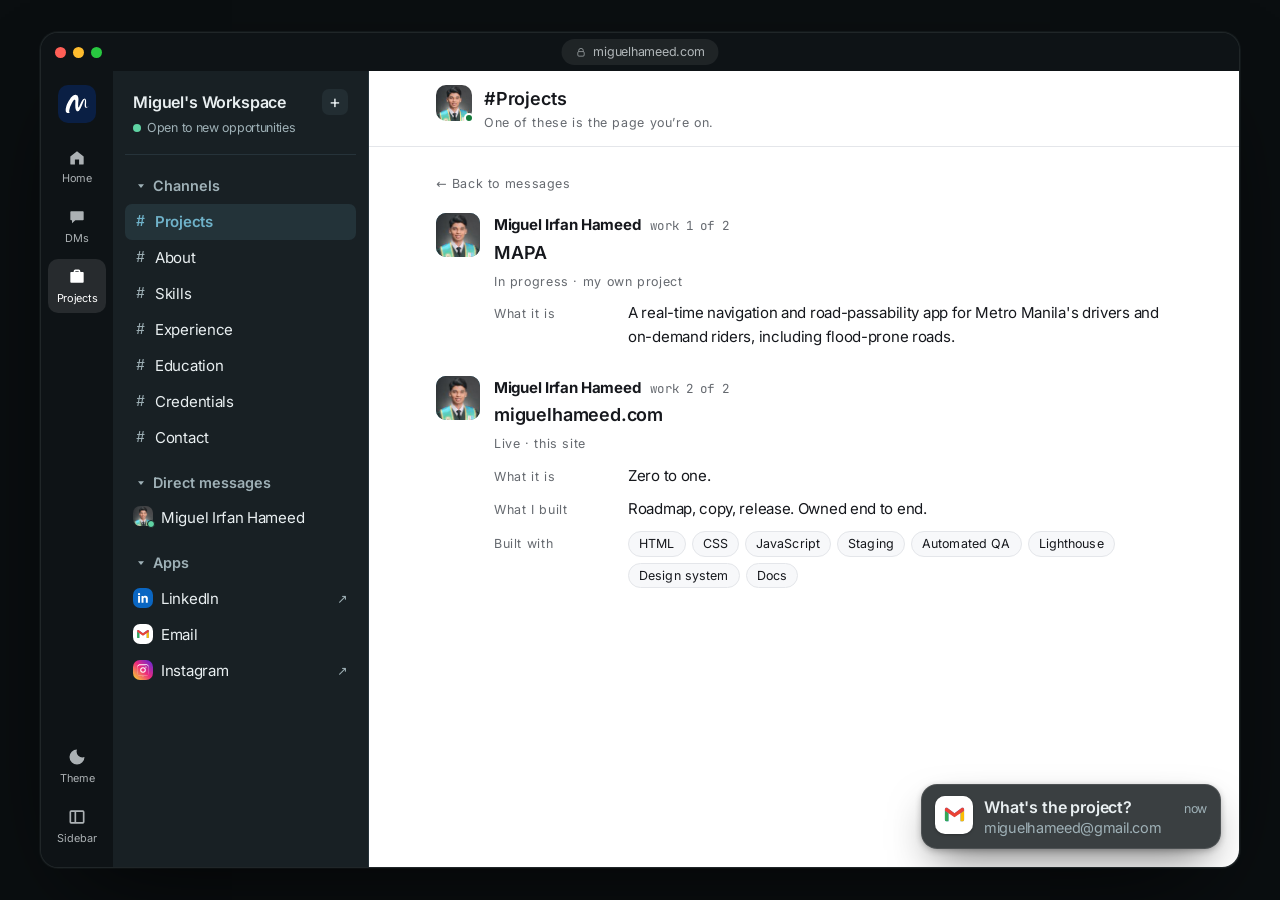
==== projects/index.html @ 62ee4952 "On a phone the top bar shows only what fits: no line cut off with an ellipsis Co-Authored-By: Claude" ====
<!DOCTYPE html>
<html lang="en" data-theme="dark">
<head>
  <meta charset="utf-8" />
  <meta name="robots" content="noindex, nofollow" />
  <meta name="viewport" content="width=device-width, initial-scale=1" />
  <title>Projects — Miguel Irfan Hameed</title>
  <meta name="description" content="Miguel Irfan Hameed's own projects: MAPA, a road-passability app for Metro Manila, and this site." />
  <meta name="theme-color" content="#182024" />
  <link rel="canonical" href="https://miguelhameed.com/projects/" />
  <link rel="icon" href="../favicon.ico" />
  <link rel="apple-touch-icon" href="../images/site/apple-touch-icon.png" />

  <meta property="og:type" content="article" />
  <meta property="og:site_name" content="Miguel Irfan Hameed" />
  <meta property="og:url" content="https://miguelhameed.com/projects/" />
  <meta property="og:title" content="Projects — Miguel Irfan Hameed" />
  <meta property="og:description" content="Miguel Irfan Hameed's own projects: MAPA, a road-passability app for Metro Manila, and this site." />
  <meta property="og:image" content="https://miguelhameed.com/images/site/og-image.png" />
  <meta property="og:image:width" content="1200" />
  <meta property="og:image:height" content="630" />
  <meta property="og:image:alt" content="Miguel Irfan Hameed — Technical Operations Specialist, Quezon City" />
  <meta name="twitter:card" content="summary_large_image" />
  <meta name="twitter:title" content="Projects — Miguel Irfan Hameed" />
  <meta name="twitter:description" content="Miguel Irfan Hameed's own projects: MAPA, a road-passability app for Metro Manila, and this site." />
  <meta name="twitter:image" content="https://miguelhameed.com/images/site/og-image.png" />
  <link rel="preload" href="../fonts/inter-400.woff2" as="font" type="font/woff2" crossorigin />
  <link rel="stylesheet" href="../fonts/fonts.css" />
  <link rel="manifest" href="../site.webmanifest" />
  <script type="application/ld+json">
{
  "@context": "https://schema.org",
  "@type": "Person",
  "name": "Miguel Irfan Hameed",
  "alternateName": "Miguel Hameed",
  "jobTitle": "Technical Operations Specialist",
  "url": "https://miguelhameed.com/",
  "image": "https://miguelhameed.com/images/site/headshot.jpg",
  "email": "mailto:miguelhameed@gmail.com",
  "address": {
    "@type": "PostalAddress",
    "addressLocality": "Quezon City",
    "addressCountry": "PH"
  },
  "sameAs": [
    "https://www.linkedin.com/in/miguelhameed",
    "https://www.instagram.com/miggybop/"
  ],
  "alumniOf": {
    "@type": "CollegeOrUniversity",
    "name": "Far Eastern University \u2013 Manila"
  },
  "knowsAbout": [
    "Technical operations",
    "Workflow design",
    "Process documentation",
    "AI agents",
    "Pipeline management",
    "Marketing operations"
  ]
}
  </script>
  <link rel="stylesheet" href="../styles.css" />
</head>
<body>
  <a class="skip-link" href="#messages">Skip to content</a>

  <div class="desk">
    <div class="app" id="app">
      <div class="app-bar" aria-hidden="true">
        <span class="dots"><i></i><i></i><i></i></span>
        <span class="url-pill">
          <svg class="url-lock" viewBox="0 0 24 24" aria-hidden="true">
            <path d="M7 10V8a5 5 0 0 1 10 0v2" /><rect x="5" y="10" width="14" height="10" rx="2.5" />
          </svg>
          miguelhameed.com
        </span>
      </div>

      <nav class="rail" aria-label="Workspace">
        <a class="rail-mark" href="#intro" aria-label="Miguel's logo, back to the top"><img src="../images/site/logo.svg" alt="" width="38" height="38" /></a>
        <a class="rail-btn is-active" href="#intro" data-rail="home">
          <svg viewBox="0 0 24 24" aria-hidden="true"><path d="M4 11.5 12 5l8 6.5V20a1 1 0 0 1-1 1h-4.5v-6h-5v6H5a1 1 0 0 1-1-1z"/></svg>
          <span>Home</span>
        </a>
        <a class="rail-btn" href="#intro" data-rail="dms">
          <svg viewBox="0 0 24 24" aria-hidden="true"><path d="M5 5h14a1 1 0 0 1 1 1v9a1 1 0 0 1-1 1H10l-4 3.5V16H5a1 1 0 0 1-1-1V6a1 1 0 0 1 1-1z"/></svg>
          <span>DMs</span>
        </a>
        <a class="rail-btn" href="#projects" data-rail="projects">
          <svg viewBox="0 0 24 24" aria-hidden="true"><path d="M8 6V5a2 2 0 0 1 2-2h4a2 2 0 0 1 2 2v1h3a1 1 0 0 1 1 1v11a1 1 0 0 1-1 1H5a1 1 0 0 1-1-1V7a1 1 0 0 1 1-1zm2 0h4V5h-4z"/></svg>
          <span>Projects</span>
        </a>
        <button class="rail-btn theme-btn" type="button" data-theme-toggle aria-label="Theme: switch between slate and ember">
          <svg viewBox="0 0 24 24" aria-hidden="true"><path d="M12 3a9 9 0 1 0 9 9 7 7 0 0 1-9-9z"/></svg>
          <span>Theme</span>
        </button>
        <button class="rail-btn side-toggle" type="button" aria-controls="sidebar" aria-expanded="true" aria-label="Sidebar: hide or show the channel list" data-side-toggle>
          <svg viewBox="0 0 24 24" aria-hidden="true"><path d="M5 4h14a2 2 0 0 1 2 2v12a2 2 0 0 1-2 2H5a2 2 0 0 1-2-2V6a2 2 0 0 1 2-2zm0 2v12h4V6H5zm6 0v12h8V6h-8z"/></svg>
          <span>Sidebar</span>
        </button>
      </nav>

      <aside class="sidebar" id="sidebar" aria-label="Channels">
        <div class="side-head">
          <div class="side-head-row">
            <strong>Miguel's Workspace</strong>
            <a class="side-plus" href="#" data-mail aria-label="Send Miguel an email">+</a>
          </div>
          <span class="side-status"><i></i> Open to new opportunities</span>
        </div>

        <button class="side-label" type="button" aria-expanded="true" aria-controls="channel-list" data-fold><svg class="caret" viewBox="0 0 24 24" aria-hidden="true"><path d="M6 8.5h12l-6 7.5z"/></svg>Channels</button>
        <ul class="side-list" id="channel-list"></ul>

        <button class="side-label" type="button" aria-expanded="true" aria-controls="dm-list" data-fold><svg class="caret" viewBox="0 0 24 24" aria-hidden="true"><path d="M6 8.5h12l-6 7.5z"/></svg>Direct messages</button>
        <ul class="side-list" id="dm-list">
          <li><a class="side-link" href="#intro" data-channel="intro"><span class="side-avatar" data-headshot></span> Miguel Irfan Hameed</a></li>
        </ul>

        <button class="side-label" type="button" aria-expanded="true" aria-controls="app-list" data-fold><svg class="caret" viewBox="0 0 24 24" aria-hidden="true"><path d="M6 8.5h12l-6 7.5z"/></svg>Apps</button>
        <ul class="side-list" id="app-list"></ul>
      </aside>

      <main class="pane" id="messages" tabindex="-1">
        <header class="pane-head">
          <button class="menu-btn" type="button" aria-controls="sidebar" aria-expanded="false" data-menu>
            <svg viewBox="0 0 24 24" aria-hidden="true"><path d="M4 7h16M4 12h16M4 17h16"/></svg>
            <span class="sr-only">Channels</span>
          </button>
          <span data-head-avatar></span>
          <div class="pane-title">
            <p class="pane-h" id="pane-title">Miguel Hameed</p>
            <p id="pane-sub" data-kind="person"><span>Technical Operations Specialist</span><span class="sub-place"> · Quezon City, Philippines</span></p>
          </div>
          <a class="mob-mail" href="#" data-mail aria-label="Email Miguel">
            <svg viewBox="0 0 24 24" aria-hidden="true"><path d="M4 6h16a1 1 0 0 1 1 1v10a1 1 0 0 1-1 1H4a1 1 0 0 1-1-1V7a1 1 0 0 1 1-1zm0 1.6V17h16V7.6l-8 5.2z"/></svg>
          </a>
          <button class="mob-theme" type="button" data-theme-toggle aria-label="Switch between slate and ember">
            <svg viewBox="0 0 24 24" aria-hidden="true"><path d="M12 3a9 9 0 1 0 9 9 7 7 0 0 1-9-9z"/></svg>
          </button>
        </header>

        <h1 class="sr-only">Miguel Hameed — Technical Operations Specialist</h1>
        <div class="feed" id="feed">
          <noscript><p class="noscript">This page needs JavaScript to show its content. You can still reach Miguel at
            <a href="mailto:miguelhameed@gmail.com">miguelhameed@gmail.com</a>.</p></noscript>
          <p class="noscript" id="load-failed" hidden>This page didn’t finish loading.
            <a href="#" onclick="location.reload(); return false">Reload it</a> to try again. You can still reach Miguel at
            <a href="mailto:miguelhameed@gmail.com">miguelhameed@gmail.com</a>.</p>
        </div>
      </main>

      <div class="scrim" data-scrim hidden></div>

      <div class="float-wrap" id="float-btn">
        <a class="float-btn" id="float-link" href="mailto:miguelhameed@gmail.com">What's the project?</a>
        <button class="float-x" id="float-x" type="button" aria-label="Dismiss">
          <svg viewBox="0 0 24 24" aria-hidden="true"><path d="M6 6l12 12M18 6L6 18"/></svg>
        </button>
      </div>
    </div>
  </div>

  <div class="sheet-scrim" id="sheet-scrim" hidden></div>
  <div class="sheet" id="sheet" role="dialog" aria-modal="true" aria-labelledby="sheet-title" hidden>
    <button class="sheet-x" id="sheet-x" type="button" aria-label="Close">
      <svg viewBox="0 0 24 24" aria-hidden="true"><path d="M6 6l12 12M18 6L6 18"/></svg>
    </button>
    <div class="sheet-body" id="sheet-body"></div>
  </div>

  <script src="../content/settings.js"></script>
  <script src="../content/person.js"></script>
  <script src="../content/projects.js"></script>
  <script src="../content/about.js"></script>
  <script src="../content/skills.js"></script>
  <script src="../content/experience.js"></script>
  <script src="../content/education.js"></script>
  <script src="../content/credentials.js"></script>
  <script src="../content/testimonials.js"></script>
  <script src="../content/contact.js"></script>
  <script src="../content/notebook.js"></script>
  <script src="../script.js"></script>
  <script>if (!document.querySelector('#feed .msg')) { var failed = document.getElementById('load-failed'); if (failed) failed.hidden = false; }</script>
</body>
</html>
---- fonts/fonts.css ----
@font-face{font-family:'JetBrains Mono';font-style:normal;font-weight:400 800;font-display:swap;src:url('jetbrainsmono-400.woff2') format('woff2');}

@font-face{font-family:'Inter Fallback';src:local('Segoe UI'),local('Arial');size-adjust:104%;ascent-override:92%;descent-override:24%;line-gap-override:0%;}

@font-face{font-family:'Inter';font-style:normal;font-weight:100 900;font-display:swap;src:url('inter-400.woff2') format('woff2');}
---- styles.css ----
:root,
[data-theme="dark"] {
  --desk: #0a0e10;
  --desk-dot: rgba(200, 220, 228, 0.06);
  --app: #0f1518;
  --app-bar: #11171a;
  --line: #26333a;
  --ink: #e9eff1;
  --muted: #9fb1b7;
  --todo: #ff8f87;
  --todo-soft: rgba(255, 143, 135, 0.14);
  --rail: #0e1316;
  --rail-ink: rgba(233, 239, 241, 0.72);
  --side: #182024;
  --side-hover: #222d32;
  --accent: #6fb2c9;
  --accent-ink: #06131a;
  --accent-soft: rgba(111, 178, 201, 0.13);

  --chrome: #182024;
  --chrome-ink: #e9eff1;
  --chrome-muted: #9fb1b7;
  --chrome-accent: #6fb2c9;
  --good: #5fd3a3;
  --card: #1a2327;
  --scrim: rgba(1, 5, 12, 0.72);
  --shadow: 0 40px 100px -40px rgba(0, 0, 0, 0.85), 0 0 0 1px rgba(200, 225, 235, 0.05);
  color-scheme: dark;
}

[data-theme="burgundy"] {
  --desk: #0d0a09;
  --mark: #8d4536;
  --desk-dot: rgba(255, 225, 218, 0.055);
  --app: #15100f;
  --app-bar: #170f0f;
  --line: #3a2a28;
  --ink: #f3eae8;
  --muted: #bba8a3;
  --todo: #ff9a8e;
  --todo-soft: rgba(255, 154, 142, 0.14);
  --rail: #140e0e;
  --rail-ink: rgba(243, 234, 232, 0.72);
  --side: #241a19;
  --side-hover: #302321;
  --accent: #d29a8d;
  --accent-ink: #1a0f0d;
  --accent-soft: rgba(210, 154, 141, 0.13);
  --chrome: #241a19;
  --chrome-ink: #f3eae8;
  --chrome-muted: #bba8a3;
  --chrome-accent: #d29a8d;
  --good: #7fd4a6;
  --card: #241b19;
  --scrim: rgba(12, 5, 4, 0.74);
  --shadow: 0 40px 100px -40px rgba(0, 0, 0, 0.85), 0 0 0 1px rgba(255, 225, 218, 0.05);
  color-scheme: dark;
}

[data-theme="burgundy"] .pane {
  --card: #faf7f6;
  --line: #ece4e2;
  --ink: #1b1413;
  --muted: #6b6160;
  --accent: #8d4536;
  --accent-soft: rgba(141, 69, 54, 0.09);
}

:root {
  --sans: -apple-system, BlinkMacSystemFont, 'Inter', 'Inter Fallback', system-ui, 'Segoe UI', sans-serif;

  --track-display: -0.01em;
  --track-lede: -0.015em;
  --track-head: -0.01em;
  --track-body: -0.02em;
  --track-caps: 0.05em;
  --display: var(--sans);
  --mono: 'JetBrains Mono', ui-monospace, 'Cascadia Mono', monospace;

  --r-xs: 3px;
  --r-sm: 7px;
  --r-md: 10px;
  --r-lg: 14px;
  --r-xl: 18px;
  --r-pill: 999px;

  --t-xs: 0.68rem;
  --t-sm: 0.78rem;
  --t-md: 0.9rem;
  --t-base: 1rem;
  --t-lg: 1.12rem;
  --t-xl: 1.3rem;
  --ease: cubic-bezier(0.22, 1, 0.36, 1);
}

*, *::before, *::after { box-sizing: border-box; margin: 0; padding: 0; }

html { -webkit-text-size-adjust: 100%; }

body {
  font-family: var(--sans);
  font-size: 15px;
  letter-spacing: var(--track-body);
  line-height: 1.55;
  color: var(--ink);
  background-color: var(--desk);

  -webkit-font-smoothing: antialiased;
  transition: background-color 0.3s;
}

a { color: inherit; }
img { display: block; max-width: 100%; }
button { font: inherit; color: inherit; background: none; border: 0; cursor: pointer; }
svg { width: 20px; height: 20px; fill: currentColor; }
.menu-btn svg, .mob-theme svg { fill: none; stroke: currentColor; stroke-width: 1.8; stroke-linecap: round; }
.mob-theme svg { fill: currentColor; stroke: none; }

:focus-visible { outline: 2px solid var(--accent); outline-offset: 2px; border-radius: var(--r-sm); }

.sr-only {
  position: absolute; width: 1px; height: 1px; overflow: hidden;
  clip: rect(0 0 0 0); white-space: nowrap;
}

@media (min-width: 768px) {
  .view-heading {
    position: absolute; width: 1px; height: 1px; overflow: hidden;
    clip: rect(0 0 0 0); white-space: nowrap;
  }
}

.skip-link {
  position: fixed; left: 16px; top: -60px; z-index: 50;
  background: var(--accent); color: var(--accent-ink);
  padding: 10px 14px; border-radius: var(--r-sm); text-decoration: none; font-weight: 600;
}
.skip-link:focus { top: 12px; }
.noscript { padding: 24px; max-width: 60ch; }
.noscript a { color: var(--accent); }

.mono { font-family: var(--mono); font-size: var(--t-sm); letter-spacing: 0.01em; }

.label, .divider-sub, .proof-kind, .tl-dates, .where,
.empty-note, .todo-tag, .ext, .end, .tab-count, #pane-sub, .contact-list .label,
.earlier-head {
  font-family: var(--sans); font-size: var(--t-sm); letter-spacing: var(--track-caps); color: var(--muted);
}

.divider-dash { color: var(--muted); opacity: 0.7; margin-right: 2px; }
.proof-kind { text-transform: uppercase; }

.desk {
  min-height: 100vh;
  display: grid;
  place-items: center;
  padding: 32px;
}

.app {
  position: relative;
  width: 100%;
  max-width: 1200px;
  height: calc(100vh - 64px);
  min-height: 560px;
  display: grid;
  grid-template-columns: 72px 256px 1fr;
  grid-template-rows: 38px 1fr;
  grid-template-areas:
    "bar bar bar"
    "rail side pane";
  background: var(--app);

  border: 1px solid rgba(255, 255, 255, 0.07);
  border-radius: var(--r-xl);
  box-shadow: var(--shadow);
  overflow: hidden;
}

.app-bar {
  grid-area: bar;
  position: relative;
  display: flex;
  align-items: center;
  gap: 14px;
  padding: 0 14px;
  background: var(--rail);
  color: var(--rail-ink);
}
.dots { display: inline-flex; gap: 7px; }
.dots i { width: 11px; height: 11px; border-radius: 50%; }

.dots i:nth-child(1) { background: #ff5f57; }
.dots i:nth-child(2) { background: #febc2e; }
.dots i:nth-child(3) { background: #28c840; }

.url-pill {
  position: absolute; left: 50%; transform: translateX(-50%);
  display: inline-flex; align-items: center; gap: 7px;
  max-width: 46%; padding: 3px 14px;
  border-radius: var(--r-pill);
  background: rgba(255, 255, 255, 0.07);
  font-size: var(--t-sm); letter-spacing: var(--track-body);
  color: var(--rail-ink);
  white-space: nowrap; overflow: hidden; text-overflow: ellipsis;
}
.url-lock { width: 11px; height: 11px; flex: none; fill: none; stroke: currentColor; stroke-width: 2; opacity: 0.75; }

.rail {
  grid-area: rail;
  background: var(--rail);
  color: var(--rail-ink);
  display: flex;
  flex-direction: column;
  align-items: center;
  gap: 6px;
  padding: 14px 0;
}

.rail-mark {
  display: grid; place-items: center;
  width: 38px; height: 38px; margin-bottom: 10px;
  border-radius: var(--r-md);
  background: #0a1f44;
  color: #fff;
  text-decoration: none;
  overflow: hidden;
}
.rail-mark img { width: 72%; height: 72%; object-fit: contain; }

.rail-btn {
  display: flex; flex-direction: column; align-items: center; gap: 3px;
  width: 58px; padding: 8px 0 6px;
  border-radius: var(--r-md);
  font-size: var(--t-xs); font-weight: 400;
  text-decoration: none;
  transition: background 0.2s, color 0.2s;
}
.rail-btn:hover, .rail-btn.is-active { background: rgba(255, 255, 255, 0.1); color: #fff; }
.theme-btn { margin-top: auto; }

.app { transition: grid-template-columns 0.25s var(--ease), max-width 0.25s var(--ease); }
@media (min-width: 1024px) {

  .app.side-hidden { grid-template-columns: 72px 0 1fr; max-width: 944px; }
  .app.side-hidden .sidebar { visibility: hidden; padding: 0; border: 0; }
}
.side-toggle[aria-expanded="false"] { background: rgba(255, 255, 255, 0.1); color: #fff; }

.sidebar {
  grid-area: side;
  background: var(--side);
  border-right: 1px solid var(--line);
  padding: 18px 12px;
  overflow-y: auto;
}

.side-head { padding: 0 8px 16px; border-bottom: 1px solid var(--line); margin-bottom: 14px; }
.side-head strong { font-family: var(--display); font-weight: 600; display: block; font-size: var(--t-base); letter-spacing: var(--track-head); }
.side-status { display: inline-flex; align-items: center; gap: 6px; font-size: var(--t-sm); color: var(--muted); }
.side-status i { width: 8px; height: 8px; border-radius: 50%; background: var(--good); display: inline-block; }

.channel-view { flex: 1; overflow-y: auto; padding: 24px 28px 60px; }

.view-back {
  display: inline-flex; align-items: center; gap: 6px;
  margin: -13px 0 -7px; padding: 13px 0;
  border: 0; background: none;
  color: var(--muted); font-size: var(--t-sm); letter-spacing: var(--track-caps);
}
.view-back:hover { color: var(--accent); }

.pane-tabs { display: flex; gap: 6px; padding: 4px 28px 0; border-bottom: 1px solid var(--line); background: var(--app); }
.pane-tab {
  display: inline-flex; align-items: center; gap: 8px; cursor: pointer;
  padding: 10px 12px 11px; border: 0; border-bottom: 2px solid transparent; background: none;
  color: var(--muted); font: inherit; font-weight: 600; font-size: var(--t-md);
}
.pane-tab svg { width: 17px; height: 17px; fill: none; stroke: currentColor; stroke-width: 1.8; stroke-linecap: round; stroke-linejoin: round; }
.pane-tab:hover { color: var(--ink); }
.pane-tab.is-on { color: var(--ink); border-bottom-color: var(--accent); }
.tab-count { color: var(--muted); font-weight: 400; }
.notebook { flex: 1; overflow-y: auto; padding: 4px 28px 110px; }

.notes { max-width: none; }
.note { display: grid; grid-template-columns: 44px minmax(0, 1fr); gap: 14px; padding: 22px 0; border-bottom: 1px solid var(--line); scroll-margin-top: 12px; }
.note-avatar { width: 44px; height: 44px; border-radius: 50%; object-fit: cover; background: var(--card); }
.note-head { display: flex; align-items: baseline; justify-content: space-between; gap: 12px; }
.note-who { display: flex; flex-wrap: wrap; align-items: baseline; gap: 2px 10px; min-width: 0; }
.note-name { font-weight: 700; color: var(--ink); }
.note-date { color: var(--muted); font-size: var(--t-sm); }
.note-sub { flex: none; color: var(--accent); font-weight: 700; font-size: var(--t-sm); text-decoration: none; padding: 8px 0; margin: -8px 0; }
.note-sub:hover { text-decoration: underline; }
.note-title { font-family: var(--display); font-weight: 700; font-size: var(--t-lg); letter-spacing: var(--track-head); line-height: 1.3; margin: 6px 0 2px; color: var(--ink); }
.note-body p { margin-top: 8px; color: var(--ink); line-height: 1.55; overflow-wrap: anywhere; text-wrap: pretty; }
.note-actions { display: flex; flex-wrap: wrap; gap: 4px 22px; margin-top: 10px; }

.note-act {
  display: inline-flex; align-items: center; gap: 7px; cursor: pointer;
  padding: 8px 0; margin: 0; border: 0; background: none;
  color: var(--muted); font: inherit; font-size: var(--t-sm); text-decoration: none;
}
.note-act:hover { color: var(--accent); }
.note-act svg { width: 17px; height: 17px; flex: none; fill: none; stroke: currentColor; stroke-width: 1.7; stroke-linecap: round; stroke-linejoin: round; }

.hash-tags { display: flex; flex-wrap: wrap; gap: 8px; margin: -6px 0 14px; }

.hash-tag { padding: 3px 10px; border-radius: var(--r-pill); border: 1px solid color-mix(in srgb, var(--accent) 45%, transparent); background: var(--accent-soft); color: var(--accent); font-weight: 400; }
.avatar-live { position: relative; display: inline-flex; flex: none; align-self: start; height: -moz-fit-content; height: fit-content; }
.live-dot {
  position: absolute; right: -2px; bottom: -2px;
  width: 12px; height: 12px; border-radius: 50%;
  background: var(--good); border: 2px solid var(--app);
}
.side-avatar + .live-dot { width: 8px; height: 8px; border-width: 1.5px; border-color: var(--side); }
.head-avatar { width: 36px; height: 36px; border-radius: var(--r-md); font-size: var(--t-sm); }
.head-avatar + .live-dot { width: 10px; height: 10px; }
.side-head-row { display: flex; align-items: center; gap: 8px; }
.side-plus {
  margin-left: auto; display: grid; place-items: center;
  width: 26px; height: 26px; border-radius: var(--r-sm);
  background: var(--side-hover); color: var(--ink);
  font-size: var(--t-lg); line-height: 1; text-decoration: none;
}
.side-plus:hover { background: var(--accent); color: var(--accent-ink); }
.float-text { display: flex; flex-direction: column; line-height: 1.32; text-align: left; flex: 1; min-width: 0; padding-top: 1px; }
.float-sub { font-size: var(--t-md); color: var(--muted); overflow: hidden; text-overflow: ellipsis; white-space: nowrap; }
.side-label {
  display: flex; align-items: center; gap: 4px; width: 100%;
  margin-top: 10px; padding: 6px 8px; border-radius: var(--r-sm);
  font-size: var(--t-md); font-weight: 600; color: var(--muted); text-align: left;
  transition: background 0.15s, color 0.15s;
}
.side-label:hover { background: var(--side-hover); color: var(--ink); }
.side-label .caret { width: 12px; height: 12px; margin: 0 2px; fill: currentColor; transition: transform 0.2s var(--ease); }
.side-label[aria-expanded="false"] .caret { transform: rotate(-90deg); }
.side-list[hidden] { display: none; }

.side-list { list-style: none; }

#channel-list { min-height: 216px; }
#app-list { min-height: 108px; }

@media (max-width: 767px) { .feed { min-height: 100vh; } }

.side-link {
  display: flex; align-items: center; gap: 8px;
  min-height: 36px; padding: 6px 8px;
  border-radius: var(--r-sm);
  text-decoration: none;
  color: var(--ink);
  transition: background 0.15s, color 0.15s;
}
.side-link:hover { background: var(--side-hover); }
.side-link.is-active { background: var(--accent-soft); color: var(--accent); font-weight: 600; }
.side-link .hash { color: var(--muted); font-family: var(--mono); width: 14px; text-align: center; }
.side-link.is-active .hash { color: var(--accent); }
.app-icon { display: grid; place-items: center; width: 20px; height: 20px; border-radius: var(--r-sm); flex: none; }
.app-icon svg { width: 14px; height: 14px; fill: #fff; }
.app-linkedin { background: #0a66c2; }
.app-email { background: #fff; }
.app-instagram { background: linear-gradient(45deg, #f9ce34 5%, #ee2a7b 50%, #6228d7 95%); }
.app-cv { background: #e5484d; }
.app-notes { background: var(--accent); }
.side-link .ext { margin-left: auto; color: var(--muted); font-size: var(--t-sm); }
.side-avatar { width: 20px; height: 20px; border-radius: var(--r-sm); object-fit: cover; }

.pane {
  --app: #ffffff;
  --app-bar: #f4f4f4;
  --card: #f7f8fa;
  --line: #e4e6ea;
  --ink: #16181d;
  --muted: #65696f;
  --accent: #1f5f78;
  --accent-ink: #ffffff;
  --accent-soft: rgba(31, 95, 120, 0.09);
  --good: #137a3a;
  --todo: #c2282f;
  --todo-soft: rgba(194, 40, 47, 0.09);
  color-scheme: light;

  grid-area: pane;
  background: var(--app);

  color: var(--ink);
  display: flex;
  flex-direction: column;
  min-width: 0;
  overflow: hidden;
  outline: none;
}

.pane-head {
  display: flex; align-items: center; gap: 12px;
  padding: 14px 28px;
  border-bottom: 1px solid var(--line);
  background: var(--app);
}
.pane-title .pane-h { font-family: var(--display); color: var(--ink); font-weight: 600; font-size: var(--t-lg); letter-spacing: var(--track-head); }
.pane-title p { color: var(--muted); }
.menu-btn, .mob-theme, .mob-mail { display: none; flex: none; }

.feed {
  scroll-padding-top: 20px;
  flex: 1;
  overflow-y: auto;
  padding: 24px 28px 110px;
  scroll-behavior: smooth;
}

.pane { --col: 46rem; --gutter: max(28px, calc((100% - var(--col)) / 2)); }
.feed, .channel-view, .notebook, .pane-head, .pane-tabs { padding-left: var(--gutter); padding-right: var(--gutter); }

.feed, .channel-view, .notebook, .sidebar { position: relative; }

.day { display: flex; align-items: center; gap: 12px; margin: 4px 0 18px; color: var(--muted); }
.day::before, .day::after { content: ''; flex: 1; height: 1px; background: var(--line); }

.msg {
  display: grid;
  grid-template-columns: 44px minmax(0, 1fr);
  gap: 14px;
  padding: 14px 0;
  animation: rise 0.5s var(--ease) both;
}
.msg-avatar { width: 44px; height: 44px; border-radius: var(--r-md); object-fit: cover; background: var(--accent); }
.avatar-mark { display: inline-grid; place-items: center; flex: none; background: #0a1f44; color: #fff; font-weight: 700; letter-spacing: -0.03em; font-size: var(--t-md); }
.side-avatar.avatar-mark { font-size: var(--t-xs); }
.msg-meta { display: flex; align-items: baseline; gap: 10px; flex-wrap: wrap; margin-bottom: 4px; }
.msg-name { font-weight: 700; }
.msg-time { color: var(--muted); }

.lede { font-family: var(--display); font-size: clamp(1.35rem, 2.4vw, 1.9rem); line-height: 1.22; letter-spacing: var(--track-lede); font-weight: 600; margin: 6px 0 14px; text-wrap: balance; }
.lede .before { color: var(--muted); font-weight: 400; }

.intro-grid { display: grid; grid-template-columns: minmax(0, 1fr); gap: 32px; align-items: start; }
.intro-grid:has(.intro-photo) { grid-template-columns: minmax(0, 1fr) 220px; }
.intro-photo { width: 100%; height: auto; aspect-ratio: 1 / 1; border-radius: var(--r-xl); object-fit: cover; margin-top: 8px; box-shadow: var(--shadow); }
.intro-photo.is-empty {
  display: flex; flex-direction: column; align-items: center; justify-content: center; gap: 8px;
  text-align: center; padding: 16px;
  border: 2px dashed var(--todo); background: var(--todo-soft); color: var(--todo); box-shadow: none;
}
.intro-photo .empty-title { font-weight: 700; font-size: var(--t-lg); line-height: 1.25; }
.intro-photo .empty-note { font-size: var(--t-xs); opacity: 0.9; }

.highlights { list-style: none; display: grid; gap: 6px; margin-bottom: 16px; }
.highlights li { position: relative; padding-left: 18px; }
a.hook, .highlights .hook { color: var(--ink); font-weight: 600; text-decoration: none; }
a.hook { border-bottom: 1px solid var(--line); }
a.hook:hover, a.hook:focus-visible { border-bottom-color: var(--accent); color: var(--accent); }
.highlights li::before { content: ''; position: absolute; left: 2px; top: 0.62em; width: 5px; height: 5px; border-radius: var(--r-xs); background: var(--muted); }

.actions { display: flex; flex-wrap: wrap; gap: 10px; }
.btn {
  display: inline-flex; align-items: center; justify-content: center; gap: 8px;
  min-height: 44px; padding: 10px 18px;
  border-radius: var(--r-md);
  font-weight: 600; text-decoration: none;

  border: 1px solid color-mix(in srgb, var(--accent) 45%, transparent);
  background: var(--app);
  color: var(--accent);
  transition: transform 0.2s var(--ease), background 0.2s, border-color 0.2s;
}
.btn:hover { border-color: var(--accent); }
.btn:active { transform: scale(0.98); }
.btn-primary { background: var(--accent); color: var(--accent-ink); border-color: var(--accent); }
.btn-primary:hover { filter: brightness(1.08); }

.btn-arrow {
  width: 13px; height: 13px; flex: none;
  fill: none; stroke: currentColor; stroke-width: 1.6; stroke-linecap: round; stroke-linejoin: round;
  opacity: 0.8; transition: transform 0.18s var(--ease), opacity 0.18s;
}
.btn:hover .btn-arrow { opacity: 1; transform: translate(1.5px, -1.5px); }

.float-wrap {
  position: absolute;
  right: 18px;
  bottom: 18px;
  width: 300px; max-width: calc(100% - 36px);
  z-index: 30;
  transition: transform 0.2s var(--ease), opacity 0.25s;
}
.float-wrap.is-hidden { opacity: 0; pointer-events: none; transform: translateY(10px); }
.float-btn {
  display: flex; align-items: flex-start; gap: 11px;
  width: 100%;
  padding: 11px 13px;
  border-radius: 16px;

  background: color-mix(in srgb, var(--app) 82%, transparent);
  -webkit-backdrop-filter: blur(26px) saturate(180%);
  backdrop-filter: blur(26px) saturate(180%);
  border: 1px solid rgba(255, 255, 255, 0.10);
  color: var(--ink); font-weight: 400; text-decoration: none;
  box-shadow: 0 18px 44px -14px rgba(0, 0, 0, 0.65), 0 2px 8px -2px rgba(0, 0, 0, 0.4);
  transition: transform 0.2s var(--ease);
}
.float-wrap:hover .float-btn { transform: translateY(-2px); }

.float-app {
  width: 38px; height: 38px; border-radius: 10px; flex: none;
  display: grid; place-items: center; background: #fff;
  box-shadow: inset 0 1px 0 rgba(255, 255, 255, 0.5), 0 1px 3px rgba(0, 0, 0, 0.3);
}
.float-app svg { width: 23px; height: 23px; }
.float-btn strong { font-weight: 600; font-size: var(--t-base); letter-spacing: var(--track-head); }
.float-when { flex: none; font-size: var(--t-sm); color: var(--muted); padding-top: 3px; }
.float-x {
  position: absolute; top: -7px; left: -7px;
  width: 24px; height: 24px; border-radius: 50%; border: 0; padding: 0;
  display: grid; place-items: center; cursor: pointer;
  background: rgba(72, 78, 88, 0.92); color: #e9eef7;
  -webkit-backdrop-filter: blur(8px); backdrop-filter: blur(8px);
  box-shadow: 0 2px 6px rgba(0, 0, 0, 0.45);
  opacity: 0; transform: scale(0.8);
  transition: opacity 0.12s ease, transform 0.12s ease;
}
.float-wrap:hover .float-x, .float-x:focus-visible { opacity: 1; transform: scale(1); }
.float-x svg { width: 13px; height: 13px; fill: none; stroke: currentColor; stroke-width: 2.4; stroke-linecap: round; }

@media (hover: none) {
  .float-x { opacity: 1; transform: scale(1); }
}

.actions { margin-bottom: 20px; }
.pane-title { min-width: 0; }
.pane-title p { white-space: nowrap; overflow: hidden; text-overflow: ellipsis; }

.scrim { display: none; }

.channel-divider { margin-top: 26px; font-family: var(--display);
  display: flex; align-items: baseline; flex-wrap: wrap; gap: 4px 10px;
  margin: 44px 0 6px; padding-bottom: 10px;
  border-bottom: 1px solid var(--line);
  font-size: var(--t-lg); letter-spacing: -0.01em;
  scroll-margin-top: 16px;
}
.channel-divider .hash { color: var(--muted); margin-right: -4px; }
.divider-sub { color: var(--muted); font-weight: 400; }
.day { scroll-margin-top: 16px; }

.section-lede { font-size: var(--t-base); margin-bottom: 12px; }

.todo { border-bottom: 1px dashed var(--todo); color: var(--todo); }
.todo-tag {
  display: inline-block; margin-left: 6px; padding: 0 6px;
  border-radius: var(--r-xs); font-size: var(--t-xs); vertical-align: 2px;
  background: var(--todo-soft); color: var(--todo);
}

.spec-line { color: var(--ink); }
.spec-of { color: var(--muted); }

.spec-chips { display: flex; flex-wrap: wrap; gap: 6px; padding-top: 1px; }
.spec-chip { padding: 2px 10px; border-radius: var(--r-pill); border: 1px solid var(--line); background: var(--card); color: var(--ink); font-size: var(--t-sm); letter-spacing: 0.01em; white-space: nowrap; }
.work-title { font-family: var(--display); font-weight: 600; font-size: var(--t-lg); letter-spacing: var(--track-head); line-height: 1.3; margin: 2px 0 8px; }
.work-pending { margin: -4px 0 14px; font-size: var(--t-md); }

.shots { display: flex; flex-wrap: wrap; gap: 10px; margin-top: 14px; }
.shot {
  display: block; padding: 0; overflow: hidden; cursor: zoom-in;
  border: 1px solid var(--line); border-radius: var(--r-md); background: var(--card);
  transition: border-color 0.15s var(--ease);
}
.shot:hover { border-color: var(--accent); }
.shot img { height: 168px; width: auto; max-width: 100%; object-fit: contain; }

.proj-strip { margin: 30px 0 10px; }
.proj-head {
  display: flex; align-items: baseline; justify-content: space-between; gap: 12px;
  padding-bottom: 10px; margin-bottom: 16px; border-bottom: 1px solid var(--line);
}
.proj-heading { font-family: var(--display); font-size: var(--t-lg); font-weight: 600; letter-spacing: var(--track-head); }

.proj-all { padding: 12px 0; margin: -12px 0; font-size: var(--t-sm); color: var(--muted); text-decoration: none; white-space: nowrap; }
.proj-all:hover { color: var(--accent); }

.proj-cards {
  list-style: none; display: grid; gap: 22px 12px;
  grid-template-columns: repeat(auto-fill, minmax(max(220px, calc((100% - 24px) / 3)), 1fr));
}
.proj-card { display: block; text-decoration: none; color: var(--ink); border-radius: var(--r-lg); }

.proj-thumb {
  display: grid; place-items: center; aspect-ratio: 3 / 2; overflow: hidden;
  border: 1px solid var(--line); border-radius: var(--r-lg); background: var(--card);
  transition: border-color 0.15s var(--ease);
}
.proj-thumb img { width: 100%; height: 100%; object-fit: contain; }
.proj-thumb img.is-fill { object-fit: cover; }

.proj-thumb.is-name {
  padding: 0 12px; text-align: center; color: var(--accent);
  font-family: var(--display); font-size: var(--t-xl); font-weight: 600; letter-spacing: var(--track-head);
}
.proj-card:hover .proj-thumb { border-color: var(--accent); }
.proj-card:hover .proj-name { color: var(--accent); }
.proj-name { display: block; margin-top: 10px; font-size: var(--t-base); font-weight: 600; letter-spacing: var(--track-head); }
.proj-meta { display: block; margin-top: 1px; font-size: var(--t-sm); letter-spacing: var(--track-caps); color: var(--muted); }

.channel-view .msg { scroll-margin-top: 12px; }

.timeline { list-style: none; display: grid; gap: 0; }

.timeline li {
  display: grid; grid-template-columns: minmax(0, 1.4fr) minmax(0, 1fr) 14.5rem; gap: 4px 20px;
  padding: 16px 0; border-bottom: 1px solid var(--line); align-items: baseline;
}
.timeline li:first-child { border-top: 1px solid var(--line); }

@media (min-width: 768px) and (max-width: 1179px) {
  .timeline li { grid-template-columns: minmax(0, 1fr) auto; grid-template-areas: "role dates" "org org"; }
  .tl-role { grid-area: role; }
  .tl-org { grid-area: org; }
  .tl-dates { grid-area: dates; }
}

.tl-role { min-width: 0; }
.tl-role strong { font-weight: 600; }
.tl-org { color: var(--muted); font-size: var(--t-md); }
.tl-dates { text-align: right; white-space: nowrap; }
.tl-dates { color: var(--muted); }
.org { font-weight: 400; }
.role-head { display: grid; grid-template-columns: 48px minmax(0, 1fr); gap: 14px; align-items: center; margin-bottom: 4px; }

.role-head-multi { align-items: start; grid-template-columns: 56px minmax(0, 1fr); }
.role-head-multi .org-logo { width: 56px; height: 56px; margin-top: 1px; }
.role-head .where { margin-bottom: 0; }
.org-logo { width: 48px; height: 48px; border-radius: var(--r-md); background: #fff; object-fit: contain; border: 1px solid var(--line); }
.org-initials { display: grid; place-items: center; background: var(--accent-soft); color: var(--accent); font-weight: 700; font-size: var(--t-base); letter-spacing: -0.02em; }
.role-head + .points { margin-top: 10px; }
.where { color: var(--muted); margin: 2px 0 10px; }
.points { list-style: none; display: grid; gap: 6px; }
.points li { position: relative; padding-left: 18px; }
.points li::before { content: ''; position: absolute; left: 2px; top: 0.62em; width: 5px; height: 5px; border-radius: var(--r-xs); background: var(--muted); }

.role-earlier { margin-top: 14px; padding-left: 14px; border-left: 1px solid var(--line); }
.earlier-head { margin-bottom: 10px; }
.role-earlier .earlier-head strong { color: var(--ink); font-weight: 600; letter-spacing: normal; }
.role-earlier .points { color: var(--muted); }

.certs { list-style: none; display: grid; gap: 8px; }

.cert-head { display: grid; grid-template-columns: minmax(0, 1fr) 8.5rem; gap: 2px 18px; align-items: baseline; }
.cert-title { font-size: var(--t-sm); font-weight: 500; font-style: italic; }

.cert-open { text-align: left; color: var(--accent); padding: 8px 0; margin: -8px 0; }
.cert-open:hover { text-decoration: underline; text-underline-offset: 3px; }
.cert-date { font-style: italic; color: var(--muted); font-size: var(--t-sm); white-space: nowrap; text-align: right; }

.skill-rows { list-style: none; display: grid; gap: 0; }
.skill-rows li {

  display: grid; grid-template-columns: 7.5rem minmax(0, 1fr); gap: 4px 14px;
  padding: 16px 0; border-bottom: 1px solid var(--line);
}
.skill-rows li:first-child { border-top: 1px solid var(--line); }

.cred-rows { list-style: none; }
.cred-rows li { border-bottom: 1px solid var(--line); }
.cred-rows li:first-child { border-top: 1px solid var(--line); }
.cred-row {
  display: grid; grid-template-columns: 7.5rem minmax(0, 1fr) auto; gap: 4px 14px;
  align-items: center; width: 100%; padding: 16px 0; text-align: left;
  background: none; border: 0; color: inherit;
}
.cred-mark { display: grid; place-items: center; }
.cred-mark img { width: auto; max-width: 100%; max-height: 54px; object-fit: contain; }
.cred-body { display: grid; gap: 2px; min-width: 0; }
.cred-kind { display: block; }
.cred-title { font-size: var(--t-base); font-weight: 600; }
.cred-topic { color: var(--muted); }
.cred-cue { color: var(--muted); font-size: var(--t-sm); letter-spacing: var(--track-caps); white-space: nowrap; }
.cred-row.is-link:hover .cred-title { color: var(--accent); }
.cred-row.is-link:hover .cred-cue { color: var(--accent); }

.skill-group-name { font-size: var(--t-base); font-weight: 600; letter-spacing: var(--track-head); color: var(--ink); }
.skill-body { min-width: 0; }
.skill-does { color: var(--ink); line-height: 1.55; }
.skill-does .sep { color: var(--muted); opacity: 0.5; padding: 0 2px; }
.skill-tools { margin-top: 6px; color: var(--muted); font-size: var(--t-sm); }
.skill-tools .label { margin-right: 8px; }

.role-head-school .where { font-style: italic; }
.honours li { font-style: italic; }
.school-note { color: var(--muted); margin-bottom: 10px; }
.school-note strong { color: var(--ink); }
.school-line { display: grid; grid-template-columns: 7.5rem minmax(0, 1fr); gap: 4px 14px; margin-top: 10px; align-items: baseline; }
.school-line .label { padding-top: 0.1em; }
.honours { list-style: none; display: grid; gap: 4px; }

.proof-kind { color: var(--accent); font-size: var(--t-xs); }

body.sheet-open { overflow: hidden; }
.sheet-scrim { position: fixed; inset: 0; z-index: 60; background: var(--scrim); -webkit-backdrop-filter: blur(3px); backdrop-filter: blur(3px); animation: scrim-in 0.18s ease-out; }
.sheet {
  position: fixed; z-index: 61; top: 50%; left: 50%; transform: translate(-50%, -50%);
  width: min(560px, calc(100vw - 96px)); max-height: calc(100vh - 136px); overflow: auto;
  padding: 28px; border-radius: var(--r-xl);
  background: var(--app); border: 1px solid var(--line); color: var(--ink);
  box-shadow: 0 40px 100px -30px rgba(0, 0, 0, 0.8);
  animation: sheet-in 0.2s var(--ease);
}
@keyframes scrim-in { from { opacity: 0; } }
@keyframes sheet-in { from { opacity: 0; transform: translate(-50%, calc(-50% + 10px)); } }
@keyframes sheet-up { from { opacity: 0; transform: translateY(28px); } }

.sheet-x {
  position: sticky; top: -14px; z-index: 1; margin: -14px -14px -20px auto;
  width: 34px; height: 34px;
  display: grid; place-items: center; cursor: pointer;
  border: 1px solid var(--line); border-radius: 50%; padding: 0;
  background: var(--card); color: var(--muted);
}
.sheet-x:hover { color: var(--ink); border-color: var(--accent); }
.sheet-x svg { width: 15px; height: 15px; fill: none; stroke: currentColor; stroke-width: 2.2; stroke-linecap: round; }
.sheet-head { padding-right: 40px; }
.sheet-title { font-size: var(--t-xl); letter-spacing: var(--track-head); margin: 4px 0 16px; }

.sheet-image { display: block; width: auto; max-width: 100%; height: auto; margin: 0 auto; border-radius: var(--r-lg); border: 1px solid var(--line); background: #fff; }
.sheet-meta { display: flex; flex-wrap: wrap; gap: 8px 28px; margin: 18px 0 4px; }
.sheet-meta dt { margin-bottom: 2px; }
.sheet-meta dd { margin: 0; font-weight: 600; }
.sheet-para { margin-top: 14px; color: var(--muted); line-height: 1.6; }
.sheet-cta { margin-top: 20px; display: inline-flex; }

.sheet[data-layout="picture"] { width: fit-content; min-width: min(420px, calc(100vw - 96px)); max-width: min(920px, calc(100vw - 112px)); }
.sheet[data-layout="picture"] .sheet-image { max-height: calc(100vh - 136px - 230px); }
.sheet[data-layout="picture"] .sheet-para { max-width: 62ch; }

@media (min-width: 900px) {
  .sheet[data-layout="split"] { width: min(1040px, calc(100vw - 112px)); }
  .sheet[data-layout="split"] .sheet-body {
    display: grid; grid-template-columns: minmax(0, 1.3fr) minmax(0, 1fr); grid-template-rows: auto 1fr;
    grid-template-areas: "media head" "media rest"; column-gap: 32px;
  }
  .sheet[data-layout="split"] .sheet-head { grid-area: head; }
  .sheet[data-layout="split"] .sheet-media { grid-area: media; align-self: center; }
  .sheet[data-layout="split"] .sheet-rest { grid-area: rest; }
  .sheet[data-layout="split"] .sheet-image { width: 100%; }
  .sheet[data-layout="split"] .sheet-meta { margin-top: 2px; }
}

@media (max-width: 899px) {
  .sheet[data-layout="split"] .sheet-image { max-height: 50vh; }
}

@media (max-width: 767px) {
  .sheet, .sheet[data-layout="picture"] {
    top: auto; bottom: 0; left: 0; transform: none;
    width: 100%; min-width: 0; max-width: none; max-height: 88vh; max-height: 88dvh;
    padding: 22px 18px calc(22px + env(safe-area-inset-bottom, 0px));
    border-radius: 20px 20px 0 0; border-width: 1px 0 0;
    animation-name: sheet-up;
  }

  .sheet-x { top: -10px; width: 40px; height: 40px; margin: -10px -6px -30px auto; }
  .sheet-title { margin-bottom: 12px; }
  .sheet-image, .sheet[data-layout="picture"] .sheet-image, .sheet[data-layout="split"] .sheet-image { width: auto; max-width: 100%; max-height: 46vh; }
  .sheet-meta { gap: 8px 20px; margin-top: 16px; }
}

.initials { display: grid; place-items: center; color: var(--accent-ink); font-weight: 700; font-size: var(--t-md); }
.quote { font-size: var(--t-base); }

.about-text { font-size: var(--t-base); margin-bottom: 14px; text-wrap: pretty; }

.motto {
  font-size: clamp(1.25rem, 2.2vw, 1.6rem); font-weight: 600; font-style: italic;
  letter-spacing: var(--track-head); line-height: 1.3;
  padding-left: 16px; border-left: 3px solid var(--accent);
  margin: 16px 0 0;
}

.contact-list { list-style: none; display: grid; gap: 0; margin-bottom: 18px; border-top: 1px solid var(--line); }
.contact-list li { display: grid; grid-template-columns: 90px minmax(0, 1fr); gap: 12px; align-items: center; padding: 12px 0; border-bottom: 1px solid var(--line); }
.contact-list .mono { color: var(--muted); }
.contact-list a { display: inline-block; padding: 10px 0; margin: -10px 0; color: var(--accent); font-weight: 600; text-decoration: none; overflow-wrap: anywhere; }
.contact-list a:hover { text-decoration: underline; }
.end { text-align: center; color: var(--muted); margin: 40px 0 0; }

.reveal { opacity: 0; transform: translateY(14px); transition: opacity 0.55s var(--ease), transform 0.55s var(--ease); animation: none; }
.reveal.in { opacity: 1; transform: none; }

@keyframes rise {
  from { opacity: 0; transform: translateY(10px); }
  to { opacity: 1; transform: none; }
}

@media (max-width: 1023px) {
  .intro-grid:has(.intro-photo) { grid-template-columns: minmax(0, 1fr) 170px; }
  .intro-grid { gap: 24px; }
  .desk { padding: 20px; }
  .app { height: calc(100vh - 40px); }

  .app { grid-template-columns: 72px 216px 1fr; }
}
@media (max-width: 899px) {
  .app { grid-template-columns: 232px 1fr; grid-template-areas: "bar bar" "side pane"; }
  .rail { display: none; }
  .mob-theme { display: grid; place-items: center; width: 44px; height: 44px; margin-left: auto; border-radius: var(--r-md); color: var(--muted); }
}

@media (max-width: 767px) {
  .timeline li { grid-template-columns: 1fr; gap: 2px; }

  .skill-rows li { grid-template-columns: 1fr; gap: 6px; }
  .cred-row { grid-template-columns: 1fr; gap: 8px; }
  .cred-mark { justify-items: start; }
  .cred-mark img { max-height: 44px; }
  .school-line { grid-template-columns: 1fr; gap: 2px; }
  .cert-head { grid-template-columns: 1fr; }
  .tl-dates { text-align: left; }

  .proj-cards { grid-template-columns: repeat(2, minmax(0, 1fr)); gap: 16px 10px; }
  .proj-thumb.is-name { font-size: var(--t-lg); }
  .channel-view .msg { scroll-margin-top: 76px; }
  .view-back { margin-left: 0; }
  .role-head { grid-template-columns: 36px minmax(0, 1fr); gap: 10px; align-items: start; }
  .role-head-multi { grid-template-columns: 44px minmax(0, 1fr); }
  .role-head-multi .org-logo { width: 44px; height: 44px; }
  .timeline li { grid-template-columns: 1fr; }
  .org-logo { width: 36px; height: 36px; border-radius: var(--r-md); }
  .org-initials { font-size: var(--t-sm); }
  .intro-grid { grid-template-columns: 1fr; gap: 0; }
  .intro-photo { order: -1; width: 104px; margin: 4px 0 10px; border-radius: var(--r-lg); }
  .intro-photo .empty-title { font-size: var(--t-sm); }
  .intro-photo .empty-note { display: none; }
  body { background-image: none; background-color: var(--app); }
  .desk { display: block; padding: 0; }
  .app {
    display: block; height: auto; min-height: 100vh;
    border: 0; border-radius: 0; box-shadow: none; overflow: visible;
  }
  .app-bar { display: none; }

  .pane { overflow: visible; }
  .avatar-live:has(.head-avatar) { display: none; }

  .pane-head {
    position: sticky; top: 0; z-index: 20;
    padding: 10px 12px;
    background: var(--chrome);
    color: var(--chrome-ink);
    border-bottom-color: rgba(255, 255, 255, 0.09);
  }
  .pane-head .pane-h { color: var(--chrome-ink); }
  .pane-head #pane-sub { color: var(--chrome-muted); }

  .pane-head #pane-sub[data-kind="channel"] { display: none; }
  .pane-head #pane-sub .sub-place { display: none; }
  .channel-view .view-heading { margin-top: 14px; }

  .pane-head { min-height: 68px; }
  .pane-head .menu-btn,
  .pane-head .mob-mail,
  .pane-head .mob-theme { color: var(--chrome-accent); }
  .pane-head .menu-btn:active,
  .pane-head .mob-mail:active,
  .pane-head .mob-theme:active { background: rgba(255, 255, 255, 0.10); }
  .menu-btn { display: grid; place-items: center; width: 44px; height: 44px; border-radius: var(--r-md); }
  .feed { overflow: visible; padding: 16px 16px 96px; }

  .pane-tabs { padding: 2px 16px 0; }
  .notebook { overflow: visible; padding: 0 16px 96px; }
  .note { grid-template-columns: 40px minmax(0, 1fr); gap: 12px; padding: 18px 0; scroll-margin-top: 76px; }
  .note-avatar { width: 40px; height: 40px; }

  .msg { grid-template-columns: 38px minmax(0, 1fr); gap: 12px; }
  .channel-divider, .day { scroll-margin-top: 72px; }
  .contact-list li { grid-template-columns: 1fr; gap: 2px; }
  .shot img { height: 132px; }
  .msg-avatar { width: 38px; height: 38px; }
  .lede { font-family: var(--display); font-size: var(--t-xl); margin-bottom: 12px; }
  .actions .btn { flex: 1 1 auto; }

  .sidebar {
    position: fixed; inset: 0 auto 0 0; z-index: 40;
    width: min(84vw, 320px);
    transform: translateX(-102%);
    visibility: hidden;
    transition: transform 0.3s var(--ease), visibility 0s linear 0.3s;
    padding-top: 22px;
  }
  .app.menu-open .sidebar {
    transform: none;
    visibility: visible;
    box-shadow: 0 0 60px rgba(0, 0, 0, 0.3);
    transition: transform 0.3s var(--ease), visibility 0s;
  }
  .scrim { display: block; position: fixed; inset: 0; z-index: 35; background: rgba(6, 10, 23, 0.45); }
  .scrim[hidden] { display: none; }

  .float-wrap { display: none; }
  .mob-mail { display: grid; place-items: center; width: 44px; height: 44px; margin-left: auto; border-radius: var(--r-md); color: var(--accent); }
  .mob-mail + .mob-theme { margin-left: 0; }
}

@media (max-width: 400px) {
  .pane-head { gap: 6px; padding-left: 8px; padding-right: 8px; }
}
@media (max-width: 370px) {
  .pane-head #pane-sub { font-size: 0.725rem; }
}
@media (max-width: 355px) {
  .pane-head #pane-sub { display: none; }
}
@media (max-width: 340px) {
  .pane-title .pane-h { font-size: 0.95rem; }
}

.feed, .channel-view, .notebook { outline: none; }

@media (prefers-reduced-motion: reduce) {
  *, *::before, *::after { animation: none !important; transition: none !important; scroll-behavior: auto !important; }
  .reveal { opacity: 1; transform: none; }
}

* { scrollbar-width: thin; scrollbar-color: rgba(255, 255, 255, 0.22) transparent; }
.pane, .pane * { scrollbar-color: rgba(0, 0, 0, 0.22) transparent; }

::-webkit-scrollbar { width: 12px; height: 12px; }
::-webkit-scrollbar-track { background: transparent; }
::-webkit-scrollbar-corner { background: transparent; }
::-webkit-scrollbar-thumb {
  background: rgba(255, 255, 255, 0.20);
  border-radius: var(--r-pill);
  border: 3.5px solid transparent;
  background-clip: content-box;
}
::-webkit-scrollbar-thumb:hover { background: rgba(255, 255, 255, 0.34); background-clip: content-box; }
.pane ::-webkit-scrollbar-thumb, .pane::-webkit-scrollbar-thumb {
  background: rgba(0, 0, 0, 0.20); background-clip: content-box;
}
.pane ::-webkit-scrollbar-thumb:hover, .pane::-webkit-scrollbar-thumb:hover {
  background: rgba(0, 0, 0, 0.34); background-clip: content-box;
}
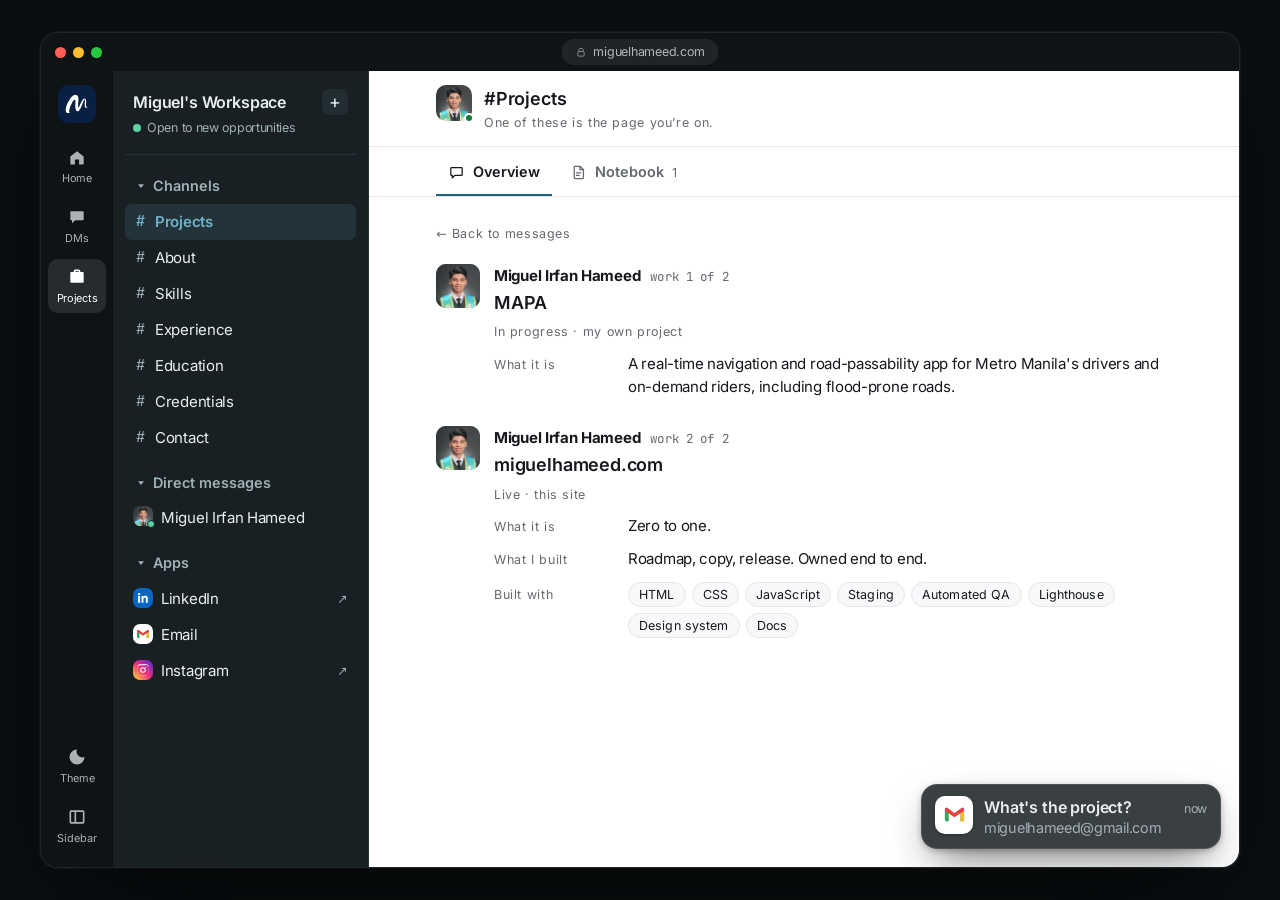
==== commit 5dc0e230: "Google's proof of ownership, for Search Console Co-Authored-By: Claude Opus 5.5 <noreply@anthropic.c" ====
--- a/projects/index.html
+++ b/projects/index.html
@@ -8,6 +8,7 @@
   <meta name="description" content="Miguel Irfan Hameed's own projects: MAPA, a road-passability app for Metro Manila, and this site." />
   <meta name="theme-color" content="#182024" />
   <link rel="canonical" href="https://miguelhameed.com/projects/" />
+  <meta name="google-site-verification" content="iV2LYJ0MiXx-lplB7y9ovECImsSYhobyRBdW2v5pWPQ" />
   <link rel="icon" href="../favicon.ico" />
   <link rel="apple-touch-icon" href="../images/site/apple-touch-icon.png" />
 
--- a/styles.css
+++ b/styles.css
@@ -558,6 +558,8 @@
 .spec-chips { display: flex; flex-wrap: wrap; gap: 6px; padding-top: 1px; }
 .spec-chip { padding: 2px 10px; border-radius: var(--r-pill); border: 1px solid var(--line); background: var(--card); color: var(--ink); font-size: var(--t-sm); letter-spacing: 0.01em; white-space: nowrap; }
 .work-title { font-family: var(--display); font-weight: 600; font-size: var(--t-lg); letter-spacing: var(--track-head); line-height: 1.3; margin: 2px 0 8px; }
+
+.work-title .keep { white-space: nowrap; }
 .work-pending { margin: -4px 0 14px; font-size: var(--t-md); }
 
 .shots { display: flex; flex-wrap: wrap; gap: 10px; margin-top: 14px; }
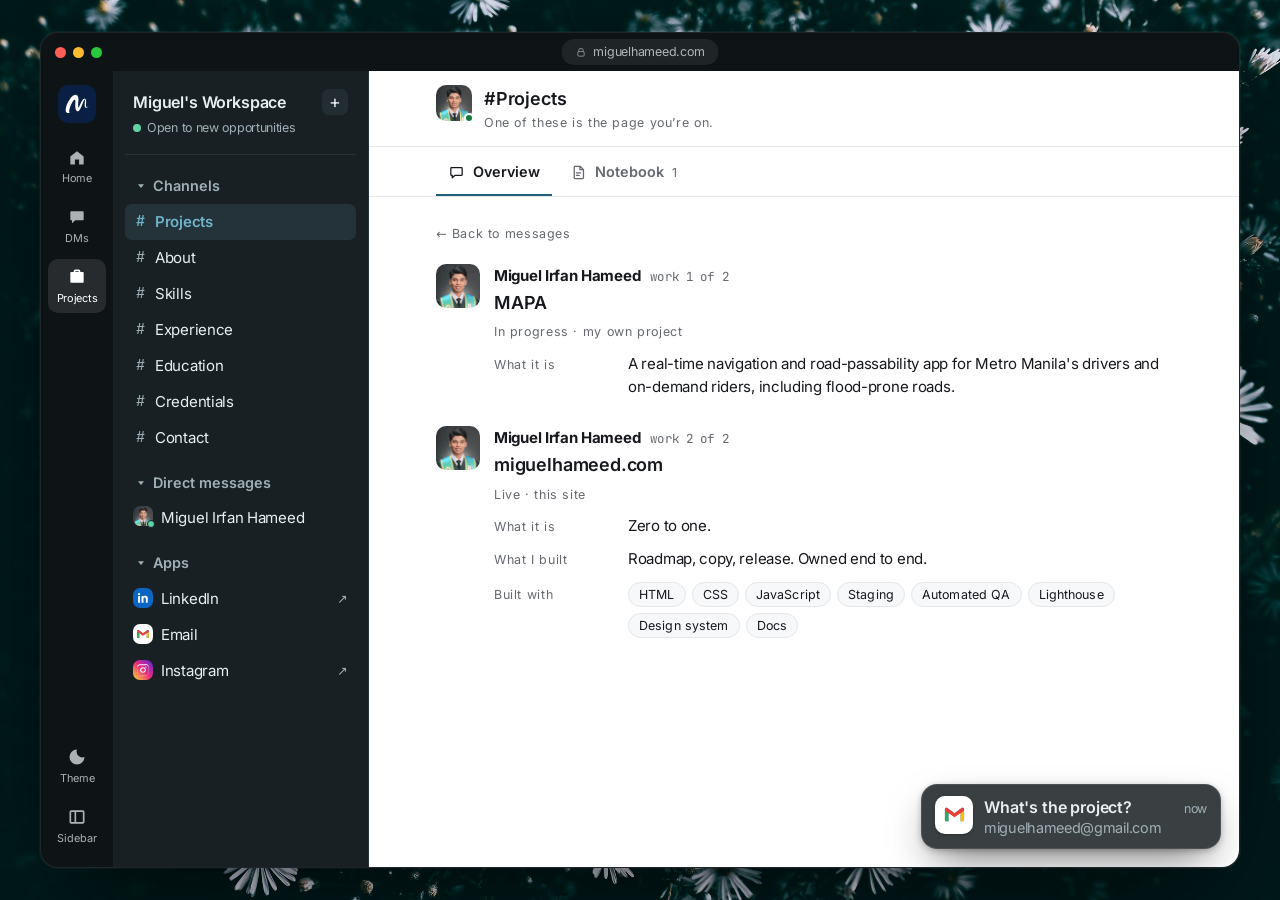
==== commit bc006380: "The page's words are written into the published pages, for search engines and AI assistants that do " ====
--- a/projects/index.html
+++ b/projects/index.html
@@ -1,5 +1,5 @@
 <!DOCTYPE html>
-<html lang="en" data-theme="dark">
+<html lang="en" data-theme="dark" data-prerendered>
 <head>
   <meta charset="utf-8" />
   <meta name="robots" content="noindex, nofollow" />
@@ -112,7 +112,7 @@
         </div>
 
         <button class="side-label" type="button" aria-expanded="true" aria-controls="channel-list" data-fold><svg class="caret" viewBox="0 0 24 24" aria-hidden="true"><path d="M6 8.5h12l-6 7.5z"/></svg>Channels</button>
-        <ul class="side-list" id="channel-list"></ul>
+        <ul class="side-list" id="channel-list"><li><a class="side-link is-active" href="/projects/" data-channel="projects"><span class="hash" aria-hidden="true">#</span>Projects</a></li><li><a class="side-link" href="#about" data-channel="about"><span class="hash" aria-hidden="true">#</span>About</a></li><li><a class="side-link" href="#skills" data-channel="skills"><span class="hash" aria-hidden="true">#</span>Skills</a></li><li><a class="side-link" href="#experience" data-channel="experience"><span class="hash" aria-hidden="true">#</span>Experience</a></li><li><a class="side-link" href="#education" data-channel="education"><span class="hash" aria-hidden="true">#</span>Education</a></li><li><a class="side-link" href="#credentials" data-channel="credentials"><span class="hash" aria-hidden="true">#</span>Credentials</a></li><li><a class="side-link" href="#contact" data-channel="contact"><span class="hash" aria-hidden="true">#</span>Contact</a></li></ul>
 
         <button class="side-label" type="button" aria-expanded="true" aria-controls="dm-list" data-fold><svg class="caret" viewBox="0 0 24 24" aria-hidden="true"><path d="M6 8.5h12l-6 7.5z"/></svg>Direct messages</button>
         <ul class="side-list" id="dm-list">
@@ -120,7 +120,7 @@
         </ul>
 
         <button class="side-label" type="button" aria-expanded="true" aria-controls="app-list" data-fold><svg class="caret" viewBox="0 0 24 24" aria-hidden="true"><path d="M6 8.5h12l-6 7.5z"/></svg>Apps</button>
-        <ul class="side-list" id="app-list"></ul>
+        <ul class="side-list" id="app-list"><li><a class="side-link" href="https://www.linkedin.com/in/miguelhameed" target="_blank" rel="noopener"><span class="app-icon app-linkedin"><svg viewBox="0 0 24 24" aria-hidden="true"><path d="M6.94 8.5H3.56V20h3.38V8.5zM5.25 3.5a1.96 1.96 0 1 0 0 3.92 1.96 1.96 0 0 0 0-3.92zM20.44 13.2c0-3.1-1.65-4.94-4.3-4.94-1.94 0-2.8 1.07-3.29 1.82V8.5H9.48V20h3.37v-5.7c0-1.5.28-2.96 2.14-2.96 1.83 0 1.86 1.72 1.86 3.06V20h3.38l.01-6.8z"></path></svg></span>LinkedIn<span class="ext" aria-hidden="true">↗</span><span class="sr-only"> (opens in a new tab)</span></a></li><li><a class="side-link" href="mailto:miguelhameed@gmail.com"><span class="app-icon app-email"><svg viewBox="0 0 24 24" aria-hidden="true"><path fill="#ffffff" d="M3 6h18v12H3z"></path><path fill="#4285F4" d="M20.4 19h-2.1V9.9L12 14.3 5.7 9.9V19H3.6A1.6 1.6 0 0 1 2 17.4V6.6C2 5.7 2.7 5 3.6 5h.7L12 10.6 19.7 5h.7c.9 0 1.6.7 1.6 1.6v10.8c0 .9-.7 1.6-1.6 1.6z"></path><path fill="#34A853" d="M2 17.4V8.1l3.7 2.6V19H3.6A1.6 1.6 0 0 1 2 17.4z"></path><path fill="#FBBC04" d="M22 17.4c0 .9-.7 1.6-1.6 1.6h-2.1v-8.3L22 8.1z"></path><path fill="#EA4335" d="M2 6.6C2 5.7 2.7 5 3.6 5h.7L12 10.6 19.7 5h.7c.9 0 1.6.7 1.6 1.6v1.5L12 14.9 2 8.1z"></path></svg></span>Email</a></li><li><a class="side-link" href="https://www.instagram.com/miggybop/" target="_blank" rel="noopener"><span class="app-icon app-instagram"><svg viewBox="0 0 24 24" aria-hidden="true"><path d="M12 2.2c3.2 0 3.6 0 4.9.07 1.2.05 1.8.25 2.2.42.6.22 1 .48 1.4.9.4.4.7.8.9 1.4.17.4.37 1 .42 2.2.06 1.3.07 1.7.07 4.9s0 3.6-.07 4.9c-.05 1.2-.25 1.8-.42 2.2-.22.6-.48 1-.9 1.4-.4.4-.8.7-1.4.9-.4.17-1 .37-2.2.42-1.3.06-1.7.07-4.9.07s-3.6 0-4.9-.07c-1.2-.05-1.8-.25-2.2-.42-.6-.22-1-.48-1.4-.9-.4-.4-.7-.8-.9-1.4-.17-.4-.37-1-.42-2.2C2.2 15.6 2.2 15.2 2.2 12s0-3.6.07-4.9c.05-1.2.25-1.8.42-2.2.22-.6.48-1 .9-1.4.4-.4.8-.7 1.4-.9.4-.17 1-.37 2.2-.42C8.4 2.2 8.8 2.2 12 2.2zm0 1.8c-3.1 0-3.5 0-4.8.07-1.1.05-1.7.24-2.1.4-.5.2-.9.44-1.3.84-.4.4-.64.8-.84 1.3-.16.4-.35 1-.4 2.1C2.5 9.5 2.5 9.9 2.5 13s0 3.5.07 4.8c.05 1.1.24 1.7.4 2.1.2.5.44.9.84 1.3.4.4.8.64 1.3.84.4.16 1 .35 2.1.4 1.3.07 1.7.07 4.8.07s3.5 0 4.8-.07c1.1-.05 1.7-.24 2.1-.4.5-.2.9-.44 1.3-.84.4-.4.64-.8.84-1.3.16-.4.35-1 .4-2.1.07-1.3.07-1.7.07-4.8s0-3.5-.07-4.8c-.05-1.1-.24-1.7-.4-2.1-.2-.5-.44-.9-.84-1.3-.4-.4-.8-.64-1.3-.84-.4-.16-1-.35-2.1-.4C15.5 4 15.1 4 12 4z"></path><path d="M12 7.2A4.8 4.8 0 1 0 12 16.8 4.8 4.8 0 0 0 12 7.2zm0 7.9a3.1 3.1 0 1 1 0-6.2 3.1 3.1 0 0 1 0 6.2z"></path><circle cx="17" cy="7" r="1.15"></circle></svg></span>Instagram<span class="ext" aria-hidden="true">↗</span><span class="sr-only"> (opens in a new tab)</span></a></li></ul>
       </aside>
 
       <main class="pane" id="messages" tabindex="-1">
@@ -143,13 +143,364 @@
         </header>
 
         <h1 class="sr-only">Miguel Hameed — Technical Operations Specialist</h1>
-        <div class="feed" id="feed">
-          <noscript><p class="noscript">This page needs JavaScript to show its content. You can still reach Miguel at
-            <a href="mailto:miguelhameed@gmail.com">miguelhameed@gmail.com</a>.</p></noscript>
-          <p class="noscript" id="load-failed" hidden>This page didn’t finish loading.
+        <div class="feed" id="feed" hidden>
+<p class="noscript" id="load-failed" hidden>This page didn’t finish loading.
             <a href="#" onclick="location.reload(); return false">Reload it</a> to try again. You can still reach Miguel at
             <a href="mailto:miguelhameed@gmail.com">miguelhameed@gmail.com</a>.</p>
-        </div>
+<div class="day mono" id="intro" data-section="intro">pinned</div>
+      <article class="msg reveal in">
+        <span class="avatar-live"><img class="msg-avatar" src="/images/site/headshot-avatar.jpg?v=2" alt="Miguel Irfan Hameed" width="44" height="44" loading="lazy"><i class="live-dot" title="Open to work anywhere"></i></span>
+        <div class="msg-body">
+          <div class="msg-meta"><span class="msg-name">Miguel Irfan Hameed</span><span class="msg-time mono">Quezon City, Philippines · UTC+8</span></div>
+          <div class="intro-grid">
+            <div class="intro-main">
+              <p class="lede"><span class="before">I traded the white coat for workflows and kept the method:</span> test everything, trust what holds, write it down.</p>
+              <p class="hash-tags"><span class="hash-tag mono">#technical-operations</span><span class="hash-tag mono">#ai-operations</span><span class="hash-tag mono">#marketing-operations</span></p>
+              
+    <div class="actions" data-intro-actions="">
+      <a class="btn btn-primary" href="mailto:miguelhameed@gmail.com">What's the project?</a>
+      <a class="btn btn-brand" href="https://www.linkedin.com/in/miguelhameed" target="_blank" rel="noopener">LinkedIn<svg class="btn-arrow" viewBox="0 0 16 16" aria-hidden="true"><path d="M4.5 11.5 11.5 4.5M5.5 4.5h6v6"></path></svg><span class="sr-only"> (opens in a new tab)</span></a>
+    </div>
+              
+            </div>
+          </div>
+        </div>
+      </article>
+    <section class="proj-strip" aria-labelledby="proj-heading">
+      <div class="proj-head">
+        <h2 class="proj-heading" id="proj-heading">Projects</h2>
+        <a class="proj-all" href="/projects/">Open all <span aria-hidden="true">→</span></a>
+      </div>
+      <ul class="proj-cards">
+        <li>
+          <a class="proj-card" href="/projects/" data-project="0">
+            <span class="proj-thumb is-name" aria-hidden="true">MAPA</span>
+            <span class="proj-name">MAPA</span>
+            <span class="proj-meta">In progress · my own project</span>
+          </a>
+        </li>
+        <li>
+          <a class="proj-card" href="/projects/" data-project="1">
+            <span class="proj-thumb"><img src="/images/work/miguelhameed-com.webp" srcset="/images/work/miguelhameed-com.webp 522w, /images/work/miguelhameed-com-780.webp 780w" sizes="(max-width: 767px) 45vw, 360px" alt="" width="522" height="348" loading="lazy"></span>
+            <span class="proj-name">miguelhameed.com</span>
+            <span class="proj-meta">Live · this site</span>
+          </a>
+        </li></ul>
+    </section>
+    <h2 class="channel-divider" id="about" data-section="about">
+      <span class="hash" aria-hidden="true">#</span>About<span class="divider-sub"><span class="divider-dash" aria-hidden="true">—</span> Trained in science, ended up in systems</span>
+    </h2>
+    <article class="msg reveal in">
+      <img class="msg-avatar" src="/images/site/headshot-avatar.jpg?v=2" alt="" width="44" height="44" loading="lazy">
+      <div class="msg-body">
+        <div class="msg-meta"><span class="msg-name">Miguel Irfan Hameed</span><span class="msg-time mono">about</span></div>
+        
+      <p class="about-text">I fixed a system nobody else could get working. I think about that more than anything else I have done, because it was the first time I understood what I actually wanted — not a title, not a department. To be the one people come to when something has stopped.</p><p class="about-text">Before that I was further back — survey data, health facility records, numbers somebody else would eventually stand up and present. Good work, and I still like it. But it wears on you quietly. That is the only way I can describe the stretch of unhappiness that followed. No single bad day. Just years of it.</p><p class="about-text">So I made a decision that did not look like a career move. I took work as a virtual assistant, and it turned out to be the opening that led here — to operations, the first work I have done that has my name on it.</p><p class="about-text">It took a few years to see what I had been circling the whole time. It was never the subject. It was the running of it: holding the parts together, keeping them straight, making the whole thing easier for whoever is on the other end. It doesn’t matter where I sit. What I want is to be the name that comes up when something breaks.</p><p class="about-text">I did not expect to enjoy carrying this much at once, but I do. I think it is because this time I am the one standing up with it.</p>
+      <blockquote class="motto">“I find what's broken, fix it, and keep it moving.”</blockquote>
+      </div>
+    </article>
+    <h2 class="channel-divider" id="skills" data-section="skills">
+      <span class="hash" aria-hidden="true">#</span>Skills<span class="divider-sub"><span class="divider-dash" aria-hidden="true">—</span> This is the list, minus the ones that I’d have to google.</span>
+    </h2>
+    <article class="msg reveal in">
+      <img class="msg-avatar" src="/images/site/headshot-avatar.jpg?v=2" alt="" width="44" height="44" loading="lazy">
+      <div class="msg-body">
+        <div class="msg-meta"><span class="msg-name">Miguel Irfan Hameed</span><span class="msg-time mono">skills</span></div>
+        <ul class="skill-rows">
+      <li>
+        <h3 class="skill-group-name">Operations and Systems</h3>
+        <div class="skill-body">
+          <p class="skill-does">Workflow design<span class="sep"> / </span>Process documentation<span class="sep"> / </span>Website quality checks</p>
+          <p class="skill-tools"><span class="label">Tools</span> ClickUp · GitHub · Lighthouse · HTML/CSS</p>
+        </div>
+      </li>
+      <li>
+        <h3 class="skill-group-name">Agentic AI and Automations</h3>
+        <div class="skill-body">
+          <p class="skill-does">Agent and AI Skill building<span class="sep"> / </span>AI workflow mapping</p>
+          <p class="skill-tools"><span class="label">Tools</span> Claude · ClickUp AI</p>
+        </div>
+      </li>
+      <li>
+        <h3 class="skill-group-name">Pipeline and Partnerships</h3>
+        <div class="skill-body">
+          <p class="skill-does">Lead and partner research<span class="sep"> / </span>Lead qualification<span class="sep"> / </span>Pipeline management<span class="sep"> / </span>Competitive research and teardowns<span class="sep"> / </span>Outreach sequencing and replies</p>
+          <p class="skill-tools"><span class="label">Tools</span> Dripify · LinkedIn Sales Navigator · Apollo</p>
+        </div>
+      </li>
+      <li>
+        <h3 class="skill-group-name">Marketing Operations</h3>
+        <div class="skill-body">
+          <p class="skill-does">Content pipeline management<span class="sep"> / </span>Editorial workflows<span class="sep"> / </span>Content writing and editing</p>
+          <p class="skill-tools"><span class="label">Tools</span> Buffer · GA4</p>
+        </div>
+      </li></ul>
+      </div>
+    </article>
+    <h2 class="channel-divider" id="experience" data-section="experience">
+      <span class="hash" aria-hidden="true">#</span>Experience
+    </h2>
+    <article class="msg reveal in">
+      <img class="msg-avatar" src="/images/site/headshot-avatar.jpg?v=2" alt="" width="44" height="44" loading="lazy">
+      <div class="msg-body">
+        <div class="msg-meta"><span class="msg-name">Miguel Irfan Hameed</span><span class="msg-time mono">overview</span></div>
+        
+      <p class="section-lede">Government health programmes to technical operations, method intact.</p>
+      <ul class="timeline">
+      <li><span class="tl-role"><strong>Technical Operations Specialist</strong></span><span class="tl-org">Cloud Sentry Solutions</span><span class="tl-dates">April, 2025 – Present</span></li>
+      <li><span class="tl-role"><strong>Health Program Officer II</strong></span><span class="tl-org">Department of Health</span><span class="tl-dates">April, 2025 – January, 2026</span></li>
+      <li><span class="tl-role"><strong>Project Technical Specialist I</strong></span><span class="tl-org">DOST-FNRI</span><span class="tl-dates">November, 2023 – August, 2024</span></li>
+      <li><span class="tl-role"><strong>Project Technical Assistant II</strong></span><span class="tl-org">DOST-FNRI</span><span class="tl-dates">September – November, 2023</span></li></ul>
+      </div>
+    </article>
+    <article class="msg reveal in">
+      <img class="msg-avatar" src="/images/site/headshot-avatar.jpg?v=2" alt="" width="44" height="44" loading="lazy">
+      <div class="msg-body">
+        <div class="msg-meta"><span class="msg-name">Miguel Irfan Hameed</span><span class="msg-time mono">role 1 of 3</span></div>
+        
+      <div class="role-head role-head-multi">
+        <img class="org-logo" src="/images/experience/cloud-sentry.webp" alt="Cloud Sentry Solutions logo" width="96" height="96" loading="lazy">
+        <div>
+          <h3 class="work-title">Technical Operations Specialist</h3>
+          <p class="org">Cloud Sentry Solutions · Freelance</p>
+          <p class="where">New Hampshire, New England · April, 2025 – Present</p>
+        </div>
+      </div>
+      <ul class="points"><li>ClickUp workspace architecture for Service Pyramid delivery.</li><li>Automation of recurring L1 controls monitoring (onboarding, access reviews, evidence collection).</li><li>Standard Operations Procedure and runbook authoring for client delivery.</li><li>Cross-tool integration (ClickUp, identity tools, DLP, audit tooling).</li></ul>
+      
+      
+      </div>
+    </article>
+    <article class="msg reveal in">
+      <img class="msg-avatar" src="/images/site/headshot-avatar.jpg?v=2" alt="" width="44" height="44" loading="lazy">
+      <div class="msg-body">
+        <div class="msg-meta"><span class="msg-name">Miguel Irfan Hameed</span><span class="msg-time mono">role 2 of 3</span></div>
+        
+      <div class="role-head role-head-multi">
+        <img class="org-logo" src="/images/experience/doh.webp" alt="Department of Health – Metro Manila Center for Health Development logo" width="96" height="96" loading="lazy">
+        <div>
+          <h3 class="work-title">Health Program Officer II</h3>
+          <p class="org">Department of Health – Metro Manila Center for Health Development</p>
+          <p class="where">Mandaluyong City, Philippines · April, 2025 – January, 2026</p>
+        </div>
+      </div>
+      <ul class="points"><li>Managed and validated health facility data for the Field Health Services Information System (FHSIS), to support accurate regional and national health reporting.</li><li>Coordinated with local health units and partner facilities to ensure timely, complete and standardised submission of public health data.</li><li>Reviewed, consolidated and analysed routine health reports to support monitoring, planning and decision-making for public health programmes.</li></ul>
+      
+      <div class="role-earlier">
+        <p class="earlier-head"><span class="label">Certificates</span></p>
+        <ul class="certs">
+          <li>
+            <p class="cert-head"><span class="cert-title">Certificate of Completion of the Field Health Services and Information System Data Management and Analysis Training</span><span class="cert-date">August, 2025</span></p>
+          </li>
+          <li>
+            <p class="cert-head"><span class="cert-title">Certificate of Completion for Data Quality Check Training: Critical Program for Universal Health Care Coverage</span><span class="cert-date">September, 2025</span></p>
+          </li>
+          <li>
+            <p class="cert-head"><span class="cert-title">Certificate of Recognition for Workshop on Data Analysis for Different Health Programs</span><span class="cert-date">October, 2025</span></p>
+          </li></ul>
+      </div>
+      
+      </div>
+    </article>
+    <article class="msg reveal in">
+      <img class="msg-avatar" src="/images/site/headshot-avatar.jpg?v=2" alt="" width="44" height="44" loading="lazy">
+      <div class="msg-body">
+        <div class="msg-meta"><span class="msg-name">Miguel Irfan Hameed</span><span class="msg-time mono">role 3 of 3</span></div>
+        
+      <div class="role-head role-head-multi">
+        <img class="org-logo" src="/images/experience/dost-fnri.webp" alt="DOST – Food and Nutrition Research Institute logo" width="96" height="96" loading="lazy">
+        <div>
+          <h3 class="work-title">Project Technical Specialist I</h3>
+          <p class="org">DOST – Food and Nutrition Research Institute</p>
+          <p class="where">Taguig City, Philippines · September, 2023 – August, 2024</p>
+        </div>
+      </div>
+      <ul class="points"><li>Conducted data collection and validation for the National Nutrition Survey, ensuring the accuracy and completeness of nutritional data.</li><li>Collected, aliquoted and processed biological fluid samples through phlebotomy, to support the analysis of biochemical markers for the survey.</li><li>Performed laboratory processing and analysis of the biochemical markers used to assess and update the nutritional status of the Filipino population nationwide.</li></ul>
+      
+      
+      <div class="role-earlier">
+        <p class="earlier-head"><span class="label">Before this</span> <strong>Project Technical Assistant II</strong> · September – November, 2023</p>
+        <ul class="points"><li>Encoded and validated the data collected throughout the National Nutrition Survey.</li><li>Received and designated the biochemical markers collected from the survey.</li></ul>
+      </div>
+      </div>
+    </article>
+    <h2 class="channel-divider" id="education" data-section="education">
+      <span class="hash" aria-hidden="true">#</span>Education
+    </h2>
+    <article class="msg reveal in">
+      <img class="msg-avatar" src="/images/site/headshot-avatar.jpg?v=2" alt="" width="44" height="44" loading="lazy">
+      <div class="msg-body">
+        <div class="msg-meta"><span class="msg-name">Miguel Irfan Hameed</span><span class="msg-time mono">school 1 of 2</span></div>
+        
+      <div class="role-head role-head-multi role-head-school">
+        <img class="org-logo" src="/images/education/feu.png" alt="Far Eastern University – Manila logo" width="96" height="96" loading="lazy">
+        <div>
+          <h3 class="work-title">Far Eastern <span class="keep">University – Manila</span></h3>
+          <p class="org">Bachelor of Science, Major in Medical Technology</p>
+          <p class="where">Sampaloc, Manila · June, 2022</p>
+        </div>
+      </div>
+      <p class="school-note">Cumulative GPA: <strong>3.34</strong></p>
+      
+      <p class="school-line"><span class="label">Research</span> <strong>Antimicrobial Property of MgO Nanoparticles: A Narrative Review</strong></p>
+      
+      <div class="school-line"><span class="label">Dean's Lister</span>
+        <ul class="honours"><li>Second Honors · Academic Year 2018 – 2019</li><li>Second Honors · Academic Year 2019 – 2020</li><li>First Honors · Academic Year 2020 – 2021</li></ul>
+      </div>
+      
+      <div class="role-earlier">
+        <p class="earlier-head"><span class="label">Certificates</span></p>
+        <ul class="certs">
+          <li>
+            <p class="cert-head"><span class="cert-title">Certificate of Participation in the International Undergraduate Research Conference for Philippine Association of Schools of Medical Technology and Public Health, Inc.</span><span class="cert-date">November, 2021</span></p>
+          </li></ul>
+      </div>
+      </div>
+    </article>
+    <article class="msg reveal in">
+      <img class="msg-avatar" src="/images/site/headshot-avatar.jpg?v=2" alt="" width="44" height="44" loading="lazy">
+      <div class="msg-body">
+        <div class="msg-meta"><span class="msg-name">Miguel Irfan Hameed</span><span class="msg-time mono">school 2 of 2</span></div>
+        
+      <div class="role-head role-head-multi role-head-school">
+        <img class="org-logo" src="/images/education/ceu.png" alt="Centro Escolar University – Manila logo" width="96" height="96" loading="lazy">
+        <div>
+          <h3 class="work-title">Centro Escolar <span class="keep">University – Manila</span></h3>
+          <p class="org">Science, Technology, Engineering and Mathematics</p>
+          <p class="where">San Miguel, Manila · June, 2018</p>
+        </div>
+      </div>
+      <p class="school-note">Medical Transcriptionist</p>
+      
+      <p class="school-line"><span class="label">Research</span> <strong>The Perception of Students on Self Diagnosed Clinical Depression &amp; Anxiety: A Phenomenological Study</strong></p>
+      
+      
+      </div>
+    </article>
+    <article class="msg reveal in">
+      <img class="msg-avatar" src="/images/site/headshot-avatar.jpg?v=2" alt="" width="44" height="44" loading="lazy">
+      <div class="msg-body">
+        <div class="msg-meta"><span class="msg-name">Miguel Irfan Hameed</span><span class="msg-time mono">licence</span></div>
+        
+      <p class="school-line"><span class="label">Licensed</span> Medical Technologist · Professional Regulation Commission · September 29, 2023</p>
+      
+      <div class="role-earlier">
+        <p class="earlier-head"><span class="label">Certificates</span></p>
+        <ul class="certs">
+          <li>
+            <p class="cert-head"><span class="cert-title">Certification of Completion for NIDA Clinical Trials Network</span><span class="cert-date">July, 2022</span></p>
+          </li>
+          <li>
+            <p class="cert-head"><span class="cert-title">Certification of Attendance for Transporting Dangerous Goods Training</span><span class="cert-date">July, 2022</span></p>
+          </li>
+          <li>
+            <p class="cert-head"><span class="cert-title">Certificate of Completion on The Manual of Operations for Screening Drug Testing Laboratories</span><span class="cert-date">August, 2024</span></p>
+          </li></ul>
+      </div>
+      </div>
+    </article>
+    <h2 class="channel-divider" id="credentials" data-section="credentials">
+      <span class="hash" aria-hidden="true">#</span>Credentials<span class="divider-sub"><span class="divider-dash" aria-hidden="true">—</span> Click it, I’ll wait.</span>
+    </h2>
+    <article class="msg reveal in">
+      <img class="msg-avatar" src="/images/site/headshot-avatar.jpg?v=2" alt="" width="44" height="44" loading="lazy">
+      <div class="msg-body">
+        <div class="msg-meta"><span class="msg-name">Miguel Irfan Hameed</span><span class="msg-time mono">credentials</span></div>
+        
+      <ul class="cred-rows">
+        <li>
+          <button class="cred-row is-link" type="button" data-sheet="0">
+            <span class="cred-mark"><img src="/images/credentials/clickup.webp" alt="" width="162" height="162" loading="lazy"></span>
+            <span class="cred-body">
+              <span class="cred-kind label">Certification</span>
+              <strong class="cred-title">Certified ClickUp Expert</strong>
+              <span class="cred-topic">ClickUp's own certification. It is the system my work runs on.</span>
+            </span>
+            <span class="cred-cue">Open <span aria-hidden="true">→</span></span>
+          </button>
+        </li>
+        <li>
+          <div class="cred-row">
+            <span class="cred-mark"><img src="/images/credentials/sc-300.webp" alt="" width="162" height="162" loading="lazy"></span>
+            <span class="cred-body">
+              <span class="cred-kind label">In progress · Microsoft</span>
+              <strong class="cred-title">SC-300: Identity and Access Administrator</strong>
+              <span class="cred-topic">On track for 2026. Only the exam stands between me and the badge.</span>
+            </span>
+            
+          </div>
+        </li>
+        <li>
+          <div class="cred-row">
+            <span class="cred-mark"><img src="/images/credentials/sc-200.webp" alt="" width="162" height="162" loading="lazy"></span>
+            <span class="cred-body">
+              <span class="cred-kind label">In progress · Microsoft</span>
+              <strong class="cred-title">SC-200: Security Operations Analyst</strong>
+              <span class="cred-topic">On track for 2026. Only the exam stands between me and the badge.</span>
+            </span>
+            
+          </div>
+        </li></ul>
+      </div>
+    </article>
+    <h2 class="channel-divider" id="contact" data-section="contact">
+      <span class="hash" aria-hidden="true">#</span>Contact<span class="divider-sub"><span class="divider-dash" aria-hidden="true">—</span> Yes, that’s my actual email.</span>
+    </h2>
+    <article class="msg reveal in">
+      <img class="msg-avatar" src="/images/site/headshot-avatar.jpg?v=2" alt="" width="44" height="44" loading="lazy">
+      <div class="msg-body">
+        <div class="msg-meta"><span class="msg-name">Miguel Irfan Hameed</span><span class="msg-time mono">contact</span></div>
+        
+      <p class="section-lede">If you're building a team that needs work to run on rails, I'd like to hear about it.</p>
+      <ul class="contact-list">
+        <li><span class="label">Email</span><a href="mailto:miguelhameed@gmail.com">miguelhameed@gmail.com</a></li>
+        <li><span class="label">LinkedIn</span><a href="https://www.linkedin.com/in/miguelhameed" target="_blank" rel="noopener">linkedin.com/in/miguelhameed <span aria-hidden="true">↗</span><span class="sr-only"> (opens in a new tab)</span></a></li>
+        <li><span class="label">Resume</span><a href="mailto:miguelhameed@gmail.com?subject=Resume%20request">Sent on request, specifically made for you.</a></li>
+        <li><span class="label">Based in</span><span>Quezon City, Philippines (UTC+8) · <span data-clock=""></span></span></li>
+        <li><span class="label">Status</span><span>Open to new opportunities, remote or relocation</span></li>
+      </ul>
+      
+    <div class="actions" data-contact-actions="">
+      <a class="btn btn-primary" href="mailto:miguelhameed@gmail.com">What's the project?</a>
+      
+    </div>
+      </div>
+    </article><p class="end">— end of conversation —</p>
+        </div>
+      
+        <div class="channel-view" data-prerendered-extra=""><button class="view-back" type="button" data-view-back="">← Back to messages</button>
+    <h2 class="channel-divider view-heading" id="projects" data-section="projects">
+      <span class="hash" aria-hidden="true">#</span>Projects<span class="divider-sub"><span class="divider-dash" aria-hidden="true">—</span> One of these is the page you’re on.</span>
+    </h2>
+    <article class="msg reveal in">
+      <img class="msg-avatar" src="/images/site/headshot-avatar.jpg?v=2" alt="" width="44" height="44" loading="lazy">
+      <div class="msg-body">
+        <div class="msg-meta"><span class="msg-name">Miguel Irfan Hameed</span><span class="msg-time mono">work 1 of 2</span></div>
+        
+      <h3 class="work-title">MAPA</h3>
+      <p class="where">In progress · my own project</p>
+      
+      
+        <p class="school-line"><span class="label">What it is</span> A real-time navigation and road-passability app for Metro Manila's drivers and on-demand riders, including flood-prone roads.</p>
+      
+      
+      </div>
+    </article>
+    <article class="msg reveal in">
+      <img class="msg-avatar" src="/images/site/headshot-avatar.jpg?v=2" alt="" width="44" height="44" loading="lazy">
+      <div class="msg-body">
+        <div class="msg-meta"><span class="msg-name">Miguel Irfan Hameed</span><span class="msg-time mono">work 2 of 2</span></div>
+        
+      <h3 class="work-title">miguelhameed.com</h3>
+      <p class="where">Live · this site</p>
+      
+      
+        <p class="school-line"><span class="label">What it is</span> Zero to one.</p>
+        <p class="school-line"><span class="label">What I built</span> Roadmap, copy, release. Owned end to end.</p>
+      <p class="school-line"><span class="label">Built with</span> <span class="spec-line spec-chips"><span class="spec-chip">HTML</span><span class="spec-chip">CSS</span><span class="spec-chip">JavaScript</span><span class="spec-chip">Staging</span><span class="spec-chip">Automated QA</span><span class="spec-chip">Lighthouse</span><span class="spec-chip">Design system</span><span class="spec-chip">Docs</span></span></p>
+      
+      </div>
+    </article></div>
       </main>
 
       <div class="scrim" data-scrim hidden></div>
@@ -183,6 +534,6 @@
   <script src="../content/contact.js"></script>
   <script src="../content/notebook.js"></script>
   <script src="../script.js"></script>
-  <script>if (!document.querySelector('#feed .msg')) { var failed = document.getElementById('load-failed'); if (failed) failed.hidden = false; }</script>
+  <script>if (!document.documentElement.hasAttribute('data-drawn')) { var failed = document.getElementById('load-failed'); if (failed) failed.hidden = false; }</script>
 </body>
 </html>
--- a/styles.css
+++ b/styles.css
@@ -109,6 +109,44 @@
   transition: background-color 0.3s;
 }
 
+html[data-theme="dark"] body {
+  background-image: image-set(url('images/desk/slate-2560.avif') type('image/avif'),
+                              url('images/desk/slate-2560.jpg') type('image/jpeg'));
+}
+html[data-theme="burgundy"] body {
+  background-image: image-set(url('images/desk/ember-2560.avif') type('image/avif'),
+                              url('images/desk/ember-2560.jpg') type('image/jpeg'));
+}
+@media (min-width: 2561px), (min-resolution: 1.5dppx) {
+  html[data-theme="dark"] body {
+    background-image: image-set(url('images/desk/slate-3840.avif') type('image/avif'),
+                                url('images/desk/slate-2560.jpg') type('image/jpeg'));
+  }
+  html[data-theme="burgundy"] body {
+    background-image: image-set(url('images/desk/ember-3840.avif') type('image/avif'),
+                                url('images/desk/ember-2560.jpg') type('image/jpeg'));
+  }
+}
+@media (min-width: 3841px), (min-resolution: 1.5dppx) and (min-width: 2561px), (min-resolution: 2dppx) and (min-width: 1921px) {
+  html[data-theme="dark"] body {
+    background-image: image-set(url('images/desk/slate-5120.avif') type('image/avif'),
+                                url('images/desk/slate-2560.jpg') type('image/jpeg'));
+  }
+  html[data-theme="burgundy"] body {
+    background-image: image-set(url('images/desk/ember-5120.avif') type('image/avif'),
+                                url('images/desk/ember-2560.jpg') type('image/jpeg'));
+  }
+}
+html[data-theme] body {
+  background-size: cover;
+  background-position: center;
+  background-repeat: no-repeat;
+}
+
+@media (hover: none) and (pointer: coarse) and (max-width: 1023px) {
+  html[data-theme] body { background-image: none; }
+}
+
 a { color: inherit; }
 img { display: block; max-width: 100%; }
 button { font: inherit; color: inherit; background: none; border: 0; cursor: pointer; }
@@ -475,6 +513,26 @@
   opacity: 0.8; transition: transform 0.18s var(--ease), opacity 0.18s;
 }
 .btn:hover .btn-arrow { opacity: 1; transform: translate(1.5px, -1.5px); }
+
+.toast {
+  position: fixed; left: 50%; bottom: 52px; z-index: 55;
+  max-width: calc(100% - 32px); width: max-content;
+  padding: 11px 16px; border-radius: 12px;
+  background: color-mix(in srgb, var(--app) 92%, transparent);
+  -webkit-backdrop-filter: blur(20px) saturate(160%);
+  backdrop-filter: blur(20px) saturate(160%);
+  border: 1px solid rgba(255, 255, 255, 0.10);
+  color: var(--ink); font-size: var(--t-base); line-height: 1.4; text-align: center;
+  box-shadow: 0 18px 44px -14px rgba(0, 0, 0, 0.65), 0 2px 8px -2px rgba(0, 0, 0, 0.4);
+  opacity: 0; transform: translate(-50%, 8px);
+  transition: opacity 0.2s var(--ease), transform 0.2s var(--ease);
+  cursor: default;
+}
+.toast.is-on { opacity: 1; transform: translate(-50%, 0); }
+.toast[hidden] { display: none; }
+@media (max-width: 767px) {
+  .toast { bottom: calc(16px + env(safe-area-inset-bottom, 0px)); }
+}
 
 .float-wrap {
   position: absolute;
@@ -833,6 +891,8 @@
   .intro-photo .empty-title { font-size: var(--t-sm); }
   .intro-photo .empty-note { display: none; }
   body { background-image: none; background-color: var(--app); }
+
+  html[data-theme] body { background-image: none; }
   .desk { display: block; padding: 0; }
   .app {
     display: block; height: auto; min-height: 100vh;
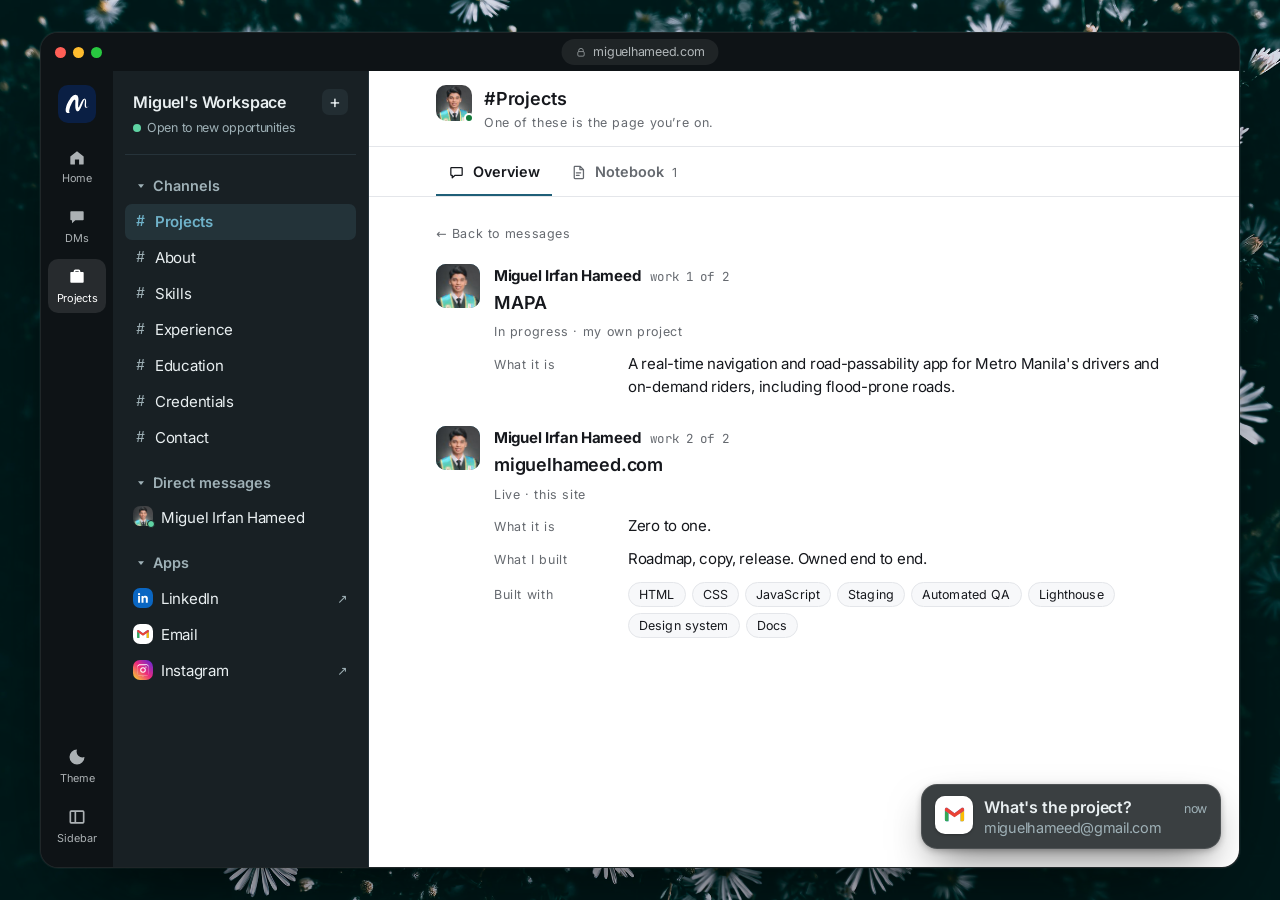
==== commit 2a0967b1: "Written-in pages are drawn under the address they are served from Co-Authored-By: Claude Opus 5.5 <n" ====
--- a/projects/index.html
+++ b/projects/index.html
@@ -112,7 +112,7 @@
         </div>
 
         <button class="side-label" type="button" aria-expanded="true" aria-controls="channel-list" data-fold><svg class="caret" viewBox="0 0 24 24" aria-hidden="true"><path d="M6 8.5h12l-6 7.5z"/></svg>Channels</button>
-        <ul class="side-list" id="channel-list"><li><a class="side-link is-active" href="/projects/" data-channel="projects"><span class="hash" aria-hidden="true">#</span>Projects</a></li><li><a class="side-link" href="#about" data-channel="about"><span class="hash" aria-hidden="true">#</span>About</a></li><li><a class="side-link" href="#skills" data-channel="skills"><span class="hash" aria-hidden="true">#</span>Skills</a></li><li><a class="side-link" href="#experience" data-channel="experience"><span class="hash" aria-hidden="true">#</span>Experience</a></li><li><a class="side-link" href="#education" data-channel="education"><span class="hash" aria-hidden="true">#</span>Education</a></li><li><a class="side-link" href="#credentials" data-channel="credentials"><span class="hash" aria-hidden="true">#</span>Credentials</a></li><li><a class="side-link" href="#contact" data-channel="contact"><span class="hash" aria-hidden="true">#</span>Contact</a></li></ul>
+        <ul class="side-list" id="channel-list"><li><a class="side-link is-active" href="/preview/projects/" data-channel="projects"><span class="hash" aria-hidden="true">#</span>Projects</a></li><li><a class="side-link" href="#about" data-channel="about"><span class="hash" aria-hidden="true">#</span>About</a></li><li><a class="side-link" href="#skills" data-channel="skills"><span class="hash" aria-hidden="true">#</span>Skills</a></li><li><a class="side-link" href="#experience" data-channel="experience"><span class="hash" aria-hidden="true">#</span>Experience</a></li><li><a class="side-link" href="#education" data-channel="education"><span class="hash" aria-hidden="true">#</span>Education</a></li><li><a class="side-link" href="#credentials" data-channel="credentials"><span class="hash" aria-hidden="true">#</span>Credentials</a></li><li><a class="side-link" href="#contact" data-channel="contact"><span class="hash" aria-hidden="true">#</span>Contact</a></li></ul>
 
         <button class="side-label" type="button" aria-expanded="true" aria-controls="dm-list" data-fold><svg class="caret" viewBox="0 0 24 24" aria-hidden="true"><path d="M6 8.5h12l-6 7.5z"/></svg>Direct messages</button>
         <ul class="side-list" id="dm-list">
@@ -149,7 +149,7 @@
             <a href="mailto:miguelhameed@gmail.com">miguelhameed@gmail.com</a>.</p>
 <div class="day mono" id="intro" data-section="intro">pinned</div>
       <article class="msg reveal in">
-        <span class="avatar-live"><img class="msg-avatar" src="/images/site/headshot-avatar.jpg?v=2" alt="Miguel Irfan Hameed" width="44" height="44" loading="lazy"><i class="live-dot" title="Open to work anywhere"></i></span>
+        <span class="avatar-live"><img class="msg-avatar" src="/preview/images/site/headshot-avatar.jpg?v=2" alt="Miguel Irfan Hameed" width="44" height="44" loading="lazy"><i class="live-dot" title="Open to work anywhere"></i></span>
         <div class="msg-body">
           <div class="msg-meta"><span class="msg-name">Miguel Irfan Hameed</span><span class="msg-time mono">Quezon City, Philippines · UTC+8</span></div>
           <div class="intro-grid">
@@ -169,19 +169,19 @@
     <section class="proj-strip" aria-labelledby="proj-heading">
       <div class="proj-head">
         <h2 class="proj-heading" id="proj-heading">Projects</h2>
-        <a class="proj-all" href="/projects/">Open all <span aria-hidden="true">→</span></a>
+        <a class="proj-all" href="/preview/projects/">Open all <span aria-hidden="true">→</span></a>
       </div>
       <ul class="proj-cards">
         <li>
-          <a class="proj-card" href="/projects/" data-project="0">
+          <a class="proj-card" href="/preview/projects/" data-project="0">
             <span class="proj-thumb is-name" aria-hidden="true">MAPA</span>
             <span class="proj-name">MAPA</span>
             <span class="proj-meta">In progress · my own project</span>
           </a>
         </li>
         <li>
-          <a class="proj-card" href="/projects/" data-project="1">
-            <span class="proj-thumb"><img src="/images/work/miguelhameed-com.webp" srcset="/images/work/miguelhameed-com.webp 522w, /images/work/miguelhameed-com-780.webp 780w" sizes="(max-width: 767px) 45vw, 360px" alt="" width="522" height="348" loading="lazy"></span>
+          <a class="proj-card" href="/preview/projects/" data-project="1">
+            <span class="proj-thumb"><img src="/preview/images/work/miguelhameed-com.webp" srcset="/preview/images/work/miguelhameed-com.webp 522w, /preview/images/work/miguelhameed-com-780.webp 780w" sizes="(max-width: 767px) 45vw, 360px" alt="" width="522" height="348" loading="lazy"></span>
             <span class="proj-name">miguelhameed.com</span>
             <span class="proj-meta">Live · this site</span>
           </a>
@@ -191,7 +191,7 @@
       <span class="hash" aria-hidden="true">#</span>About<span class="divider-sub"><span class="divider-dash" aria-hidden="true">—</span> Trained in science, ended up in systems</span>
     </h2>
     <article class="msg reveal in">
-      <img class="msg-avatar" src="/images/site/headshot-avatar.jpg?v=2" alt="" width="44" height="44" loading="lazy">
+      <img class="msg-avatar" src="/preview/images/site/headshot-avatar.jpg?v=2" alt="" width="44" height="44" loading="lazy">
       <div class="msg-body">
         <div class="msg-meta"><span class="msg-name">Miguel Irfan Hameed</span><span class="msg-time mono">about</span></div>
         
@@ -203,7 +203,7 @@
       <span class="hash" aria-hidden="true">#</span>Skills<span class="divider-sub"><span class="divider-dash" aria-hidden="true">—</span> This is the list, minus the ones that I’d have to google.</span>
     </h2>
     <article class="msg reveal in">
-      <img class="msg-avatar" src="/images/site/headshot-avatar.jpg?v=2" alt="" width="44" height="44" loading="lazy">
+      <img class="msg-avatar" src="/preview/images/site/headshot-avatar.jpg?v=2" alt="" width="44" height="44" loading="lazy">
       <div class="msg-body">
         <div class="msg-meta"><span class="msg-name">Miguel Irfan Hameed</span><span class="msg-time mono">skills</span></div>
         <ul class="skill-rows">
@@ -241,7 +241,7 @@
       <span class="hash" aria-hidden="true">#</span>Experience
     </h2>
     <article class="msg reveal in">
-      <img class="msg-avatar" src="/images/site/headshot-avatar.jpg?v=2" alt="" width="44" height="44" loading="lazy">
+      <img class="msg-avatar" src="/preview/images/site/headshot-avatar.jpg?v=2" alt="" width="44" height="44" loading="lazy">
       <div class="msg-body">
         <div class="msg-meta"><span class="msg-name">Miguel Irfan Hameed</span><span class="msg-time mono">overview</span></div>
         
@@ -254,12 +254,12 @@
       </div>
     </article>
     <article class="msg reveal in">
-      <img class="msg-avatar" src="/images/site/headshot-avatar.jpg?v=2" alt="" width="44" height="44" loading="lazy">
+      <img class="msg-avatar" src="/preview/images/site/headshot-avatar.jpg?v=2" alt="" width="44" height="44" loading="lazy">
       <div class="msg-body">
         <div class="msg-meta"><span class="msg-name">Miguel Irfan Hameed</span><span class="msg-time mono">role 1 of 3</span></div>
         
       <div class="role-head role-head-multi">
-        <img class="org-logo" src="/images/experience/cloud-sentry.webp" alt="Cloud Sentry Solutions logo" width="96" height="96" loading="lazy">
+        <img class="org-logo" src="/preview/images/experience/cloud-sentry.webp" alt="Cloud Sentry Solutions logo" width="96" height="96" loading="lazy">
         <div>
           <h3 class="work-title">Technical Operations Specialist</h3>
           <p class="org">Cloud Sentry Solutions · Freelance</p>
@@ -272,12 +272,12 @@
       </div>
     </article>
     <article class="msg reveal in">
-      <img class="msg-avatar" src="/images/site/headshot-avatar.jpg?v=2" alt="" width="44" height="44" loading="lazy">
+      <img class="msg-avatar" src="/preview/images/site/headshot-avatar.jpg?v=2" alt="" width="44" height="44" loading="lazy">
       <div class="msg-body">
         <div class="msg-meta"><span class="msg-name">Miguel Irfan Hameed</span><span class="msg-time mono">role 2 of 3</span></div>
         
       <div class="role-head role-head-multi">
-        <img class="org-logo" src="/images/experience/doh.webp" alt="Department of Health – Metro Manila Center for Health Development logo" width="96" height="96" loading="lazy">
+        <img class="org-logo" src="/preview/images/experience/doh.webp" alt="Department of Health – Metro Manila Center for Health Development logo" width="96" height="96" loading="lazy">
         <div>
           <h3 class="work-title">Health Program Officer II</h3>
           <p class="org">Department of Health – Metro Manila Center for Health Development</p>
@@ -303,12 +303,12 @@
       </div>
     </article>
     <article class="msg reveal in">
-      <img class="msg-avatar" src="/images/site/headshot-avatar.jpg?v=2" alt="" width="44" height="44" loading="lazy">
+      <img class="msg-avatar" src="/preview/images/site/headshot-avatar.jpg?v=2" alt="" width="44" height="44" loading="lazy">
       <div class="msg-body">
         <div class="msg-meta"><span class="msg-name">Miguel Irfan Hameed</span><span class="msg-time mono">role 3 of 3</span></div>
         
       <div class="role-head role-head-multi">
-        <img class="org-logo" src="/images/experience/dost-fnri.webp" alt="DOST – Food and Nutrition Research Institute logo" width="96" height="96" loading="lazy">
+        <img class="org-logo" src="/preview/images/experience/dost-fnri.webp" alt="DOST – Food and Nutrition Research Institute logo" width="96" height="96" loading="lazy">
         <div>
           <h3 class="work-title">Project Technical Specialist I</h3>
           <p class="org">DOST – Food and Nutrition Research Institute</p>
@@ -328,12 +328,12 @@
       <span class="hash" aria-hidden="true">#</span>Education
     </h2>
     <article class="msg reveal in">
-      <img class="msg-avatar" src="/images/site/headshot-avatar.jpg?v=2" alt="" width="44" height="44" loading="lazy">
+      <img class="msg-avatar" src="/preview/images/site/headshot-avatar.jpg?v=2" alt="" width="44" height="44" loading="lazy">
       <div class="msg-body">
         <div class="msg-meta"><span class="msg-name">Miguel Irfan Hameed</span><span class="msg-time mono">school 1 of 2</span></div>
         
       <div class="role-head role-head-multi role-head-school">
-        <img class="org-logo" src="/images/education/feu.png" alt="Far Eastern University – Manila logo" width="96" height="96" loading="lazy">
+        <img class="org-logo" src="/preview/images/education/feu.png" alt="Far Eastern University – Manila logo" width="96" height="96" loading="lazy">
         <div>
           <h3 class="work-title">Far Eastern <span class="keep">University – Manila</span></h3>
           <p class="org">Bachelor of Science, Major in Medical Technology</p>
@@ -358,12 +358,12 @@
       </div>
     </article>
     <article class="msg reveal in">
-      <img class="msg-avatar" src="/images/site/headshot-avatar.jpg?v=2" alt="" width="44" height="44" loading="lazy">
+      <img class="msg-avatar" src="/preview/images/site/headshot-avatar.jpg?v=2" alt="" width="44" height="44" loading="lazy">
       <div class="msg-body">
         <div class="msg-meta"><span class="msg-name">Miguel Irfan Hameed</span><span class="msg-time mono">school 2 of 2</span></div>
         
       <div class="role-head role-head-multi role-head-school">
-        <img class="org-logo" src="/images/education/ceu.png" alt="Centro Escolar University – Manila logo" width="96" height="96" loading="lazy">
+        <img class="org-logo" src="/preview/images/education/ceu.png" alt="Centro Escolar University – Manila logo" width="96" height="96" loading="lazy">
         <div>
           <h3 class="work-title">Centro Escolar <span class="keep">University – Manila</span></h3>
           <p class="org">Science, Technology, Engineering and Mathematics</p>
@@ -378,7 +378,7 @@
       </div>
     </article>
     <article class="msg reveal in">
-      <img class="msg-avatar" src="/images/site/headshot-avatar.jpg?v=2" alt="" width="44" height="44" loading="lazy">
+      <img class="msg-avatar" src="/preview/images/site/headshot-avatar.jpg?v=2" alt="" width="44" height="44" loading="lazy">
       <div class="msg-body">
         <div class="msg-meta"><span class="msg-name">Miguel Irfan Hameed</span><span class="msg-time mono">licence</span></div>
         
@@ -403,14 +403,14 @@
       <span class="hash" aria-hidden="true">#</span>Credentials<span class="divider-sub"><span class="divider-dash" aria-hidden="true">—</span> Click it, I’ll wait.</span>
     </h2>
     <article class="msg reveal in">
-      <img class="msg-avatar" src="/images/site/headshot-avatar.jpg?v=2" alt="" width="44" height="44" loading="lazy">
+      <img class="msg-avatar" src="/preview/images/site/headshot-avatar.jpg?v=2" alt="" width="44" height="44" loading="lazy">
       <div class="msg-body">
         <div class="msg-meta"><span class="msg-name">Miguel Irfan Hameed</span><span class="msg-time mono">credentials</span></div>
         
       <ul class="cred-rows">
         <li>
           <button class="cred-row is-link" type="button" data-sheet="0">
-            <span class="cred-mark"><img src="/images/credentials/clickup.webp" alt="" width="162" height="162" loading="lazy"></span>
+            <span class="cred-mark"><img src="/preview/images/credentials/clickup.webp" alt="" width="162" height="162" loading="lazy"></span>
             <span class="cred-body">
               <span class="cred-kind label">Certification</span>
               <strong class="cred-title">Certified ClickUp Expert</strong>
@@ -421,7 +421,7 @@
         </li>
         <li>
           <div class="cred-row">
-            <span class="cred-mark"><img src="/images/credentials/sc-300.webp" alt="" width="162" height="162" loading="lazy"></span>
+            <span class="cred-mark"><img src="/preview/images/credentials/sc-300.webp" alt="" width="162" height="162" loading="lazy"></span>
             <span class="cred-body">
               <span class="cred-kind label">In progress · Microsoft</span>
               <strong class="cred-title">SC-300: Identity and Access Administrator</strong>
@@ -432,7 +432,7 @@
         </li>
         <li>
           <div class="cred-row">
-            <span class="cred-mark"><img src="/images/credentials/sc-200.webp" alt="" width="162" height="162" loading="lazy"></span>
+            <span class="cred-mark"><img src="/preview/images/credentials/sc-200.webp" alt="" width="162" height="162" loading="lazy"></span>
             <span class="cred-body">
               <span class="cred-kind label">In progress · Microsoft</span>
               <strong class="cred-title">SC-200: Security Operations Analyst</strong>
@@ -447,7 +447,7 @@
       <span class="hash" aria-hidden="true">#</span>Contact<span class="divider-sub"><span class="divider-dash" aria-hidden="true">—</span> Yes, that’s my actual email.</span>
     </h2>
     <article class="msg reveal in">
-      <img class="msg-avatar" src="/images/site/headshot-avatar.jpg?v=2" alt="" width="44" height="44" loading="lazy">
+      <img class="msg-avatar" src="/preview/images/site/headshot-avatar.jpg?v=2" alt="" width="44" height="44" loading="lazy">
       <div class="msg-body">
         <div class="msg-meta"><span class="msg-name">Miguel Irfan Hameed</span><span class="msg-time mono">contact</span></div>
         
@@ -473,7 +473,7 @@
       <span class="hash" aria-hidden="true">#</span>Projects<span class="divider-sub"><span class="divider-dash" aria-hidden="true">—</span> One of these is the page you’re on.</span>
     </h2>
     <article class="msg reveal in">
-      <img class="msg-avatar" src="/images/site/headshot-avatar.jpg?v=2" alt="" width="44" height="44" loading="lazy">
+      <img class="msg-avatar" src="/preview/images/site/headshot-avatar.jpg?v=2" alt="" width="44" height="44" loading="lazy">
       <div class="msg-body">
         <div class="msg-meta"><span class="msg-name">Miguel Irfan Hameed</span><span class="msg-time mono">work 1 of 2</span></div>
         
@@ -487,7 +487,7 @@
       </div>
     </article>
     <article class="msg reveal in">
-      <img class="msg-avatar" src="/images/site/headshot-avatar.jpg?v=2" alt="" width="44" height="44" loading="lazy">
+      <img class="msg-avatar" src="/preview/images/site/headshot-avatar.jpg?v=2" alt="" width="44" height="44" loading="lazy">
       <div class="msg-body">
         <div class="msg-meta"><span class="msg-name">Miguel Irfan Hameed</span><span class="msg-time mono">work 2 of 2</span></div>
         
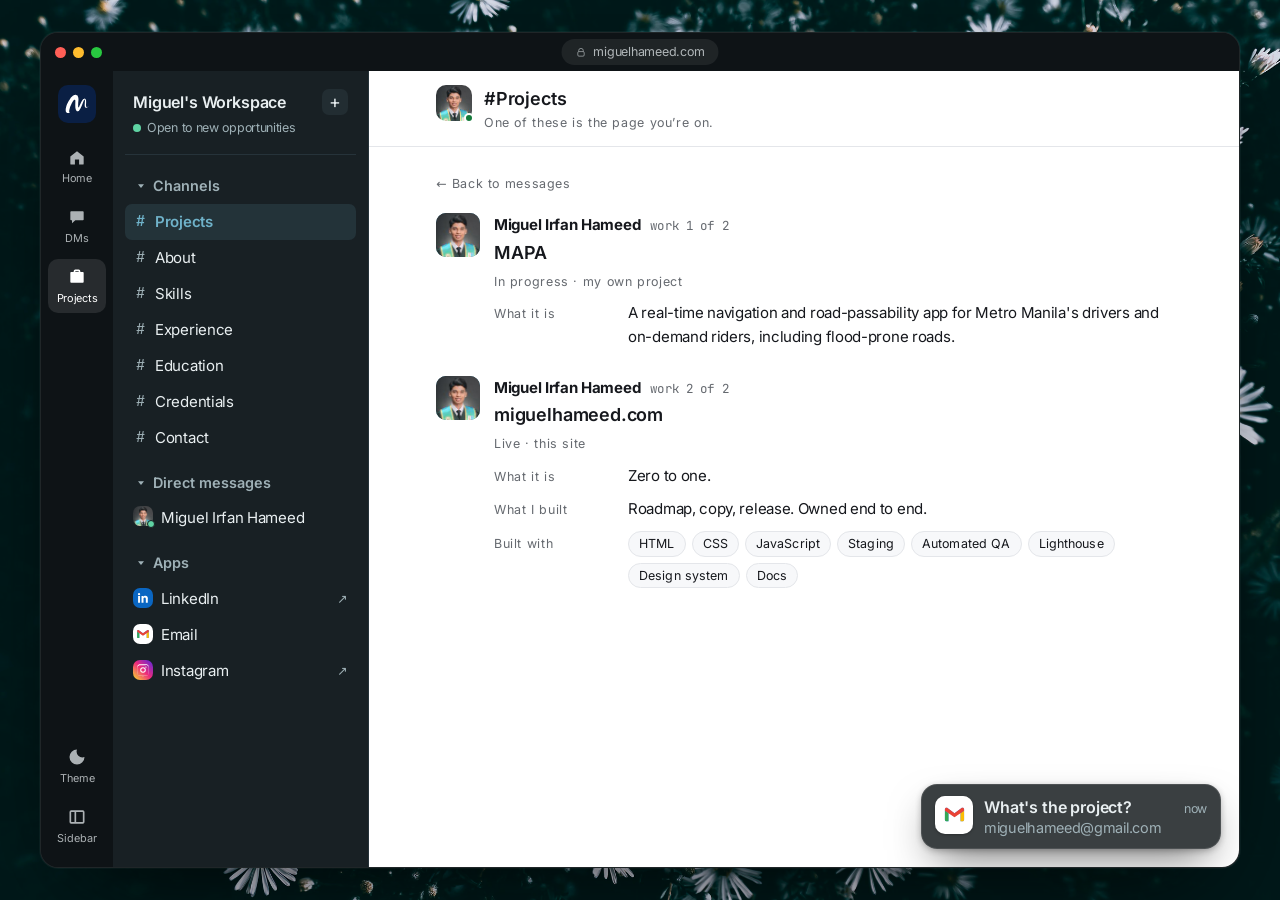
==== commit b8647fbc: "The Notebook's code is removed Co-Authored-By: Claude Opus 5.5 <noreply@anthropic.com>" ====
--- a/projects/index.html
+++ b/projects/index.html
@@ -84,7 +84,7 @@
           <svg viewBox="0 0 24 24" aria-hidden="true"><path d="M4 11.5 12 5l8 6.5V20a1 1 0 0 1-1 1h-4.5v-6h-5v6H5a1 1 0 0 1-1-1z"/></svg>
           <span>Home</span>
         </a>
-        <a class="rail-btn" href="#intro" data-rail="dms">
+        <a class="rail-btn" href="#contact" data-rail="dms">
           <svg viewBox="0 0 24 24" aria-hidden="true"><path d="M5 5h14a1 1 0 0 1 1 1v9a1 1 0 0 1-1 1H10l-4 3.5V16H5a1 1 0 0 1-1-1V6a1 1 0 0 1 1-1z"/></svg>
           <span>DMs</span>
         </a>
@@ -532,7 +532,6 @@
   <script src="../content/credentials.js"></script>
   <script src="../content/testimonials.js"></script>
   <script src="../content/contact.js"></script>
-  <script src="../content/notebook.js"></script>
   <script src="../script.js"></script>
   <script>if (!document.documentElement.hasAttribute('data-drawn')) { var failed = document.getElementById('load-failed'); if (failed) failed.hidden = false; }</script>
 </body>
--- a/styles.css
+++ b/styles.css
@@ -180,7 +180,7 @@
 .mono { font-family: var(--mono); font-size: var(--t-sm); letter-spacing: 0.01em; }
 
 .label, .divider-sub, .proof-kind, .tl-dates, .where,
-.empty-note, .todo-tag, .ext, .end, .tab-count, #pane-sub, .contact-list .label,
+.empty-note, .todo-tag, .ext, .end, #pane-sub, .contact-list .label,
 .earlier-head {
   font-family: var(--sans); font-size: var(--t-sm); letter-spacing: var(--track-caps); color: var(--muted);
 }
@@ -308,39 +308,6 @@
 }
 .view-back:hover { color: var(--accent); }
 
-.pane-tabs { display: flex; gap: 6px; padding: 4px 28px 0; border-bottom: 1px solid var(--line); background: var(--app); }
-.pane-tab {
-  display: inline-flex; align-items: center; gap: 8px; cursor: pointer;
-  padding: 10px 12px 11px; border: 0; border-bottom: 2px solid transparent; background: none;
-  color: var(--muted); font: inherit; font-weight: 600; font-size: var(--t-md);
-}
-.pane-tab svg { width: 17px; height: 17px; fill: none; stroke: currentColor; stroke-width: 1.8; stroke-linecap: round; stroke-linejoin: round; }
-.pane-tab:hover { color: var(--ink); }
-.pane-tab.is-on { color: var(--ink); border-bottom-color: var(--accent); }
-.tab-count { color: var(--muted); font-weight: 400; }
-.notebook { flex: 1; overflow-y: auto; padding: 4px 28px 110px; }
-
-.notes { max-width: none; }
-.note { display: grid; grid-template-columns: 44px minmax(0, 1fr); gap: 14px; padding: 22px 0; border-bottom: 1px solid var(--line); scroll-margin-top: 12px; }
-.note-avatar { width: 44px; height: 44px; border-radius: 50%; object-fit: cover; background: var(--card); }
-.note-head { display: flex; align-items: baseline; justify-content: space-between; gap: 12px; }
-.note-who { display: flex; flex-wrap: wrap; align-items: baseline; gap: 2px 10px; min-width: 0; }
-.note-name { font-weight: 700; color: var(--ink); }
-.note-date { color: var(--muted); font-size: var(--t-sm); }
-.note-sub { flex: none; color: var(--accent); font-weight: 700; font-size: var(--t-sm); text-decoration: none; padding: 8px 0; margin: -8px 0; }
-.note-sub:hover { text-decoration: underline; }
-.note-title { font-family: var(--display); font-weight: 700; font-size: var(--t-lg); letter-spacing: var(--track-head); line-height: 1.3; margin: 6px 0 2px; color: var(--ink); }
-.note-body p { margin-top: 8px; color: var(--ink); line-height: 1.55; overflow-wrap: anywhere; text-wrap: pretty; }
-.note-actions { display: flex; flex-wrap: wrap; gap: 4px 22px; margin-top: 10px; }
-
-.note-act {
-  display: inline-flex; align-items: center; gap: 7px; cursor: pointer;
-  padding: 8px 0; margin: 0; border: 0; background: none;
-  color: var(--muted); font: inherit; font-size: var(--t-sm); text-decoration: none;
-}
-.note-act:hover { color: var(--accent); }
-.note-act svg { width: 17px; height: 17px; flex: none; fill: none; stroke: currentColor; stroke-width: 1.7; stroke-linecap: round; stroke-linejoin: round; }
-
 .hash-tags { display: flex; flex-wrap: wrap; gap: 8px; margin: -6px 0 14px; }
 
 .hash-tag { padding: 3px 10px; border-radius: var(--r-pill); border: 1px solid color-mix(in srgb, var(--accent) 45%, transparent); background: var(--accent-soft); color: var(--accent); font-weight: 400; }
@@ -399,7 +366,6 @@
 .app-email { background: #fff; }
 .app-instagram { background: linear-gradient(45deg, #f9ce34 5%, #ee2a7b 50%, #6228d7 95%); }
 .app-cv { background: #e5484d; }
-.app-notes { background: var(--accent); }
 .side-link .ext { margin-left: auto; color: var(--muted); font-size: var(--t-sm); }
 .side-avatar { width: 20px; height: 20px; border-radius: var(--r-sm); object-fit: cover; }
 
@@ -448,9 +414,9 @@
 }
 
 .pane { --col: 46rem; --gutter: max(28px, calc((100% - var(--col)) / 2)); }
-.feed, .channel-view, .notebook, .pane-head, .pane-tabs { padding-left: var(--gutter); padding-right: var(--gutter); }
-
-.feed, .channel-view, .notebook, .sidebar { position: relative; }
+.feed, .channel-view, .pane-head { padding-left: var(--gutter); padding-right: var(--gutter); }
+
+.feed, .channel-view, .sidebar { position: relative; }
 
 .day { display: flex; align-items: center; gap: 12px; margin: 4px 0 18px; color: var(--muted); }
 .day::before, .day::after { content: ''; flex: 1; height: 1px; background: var(--line); }
@@ -927,11 +893,6 @@
   .menu-btn { display: grid; place-items: center; width: 44px; height: 44px; border-radius: var(--r-md); }
   .feed { overflow: visible; padding: 16px 16px 96px; }
 
-  .pane-tabs { padding: 2px 16px 0; }
-  .notebook { overflow: visible; padding: 0 16px 96px; }
-  .note { grid-template-columns: 40px minmax(0, 1fr); gap: 12px; padding: 18px 0; scroll-margin-top: 76px; }
-  .note-avatar { width: 40px; height: 40px; }
-
   .msg { grid-template-columns: 38px minmax(0, 1fr); gap: 12px; }
   .channel-divider, .day { scroll-margin-top: 72px; }
   .contact-list li { grid-template-columns: 1fr; gap: 2px; }
@@ -975,7 +936,7 @@
   .pane-title .pane-h { font-size: 0.95rem; }
 }
 
-.feed, .channel-view, .notebook { outline: none; }
+.feed, .channel-view { outline: none; }
 
 @media (prefers-reduced-motion: reduce) {
   *, *::before, *::after { animation: none !important; transition: none !important; scroll-behavior: auto !important; }
